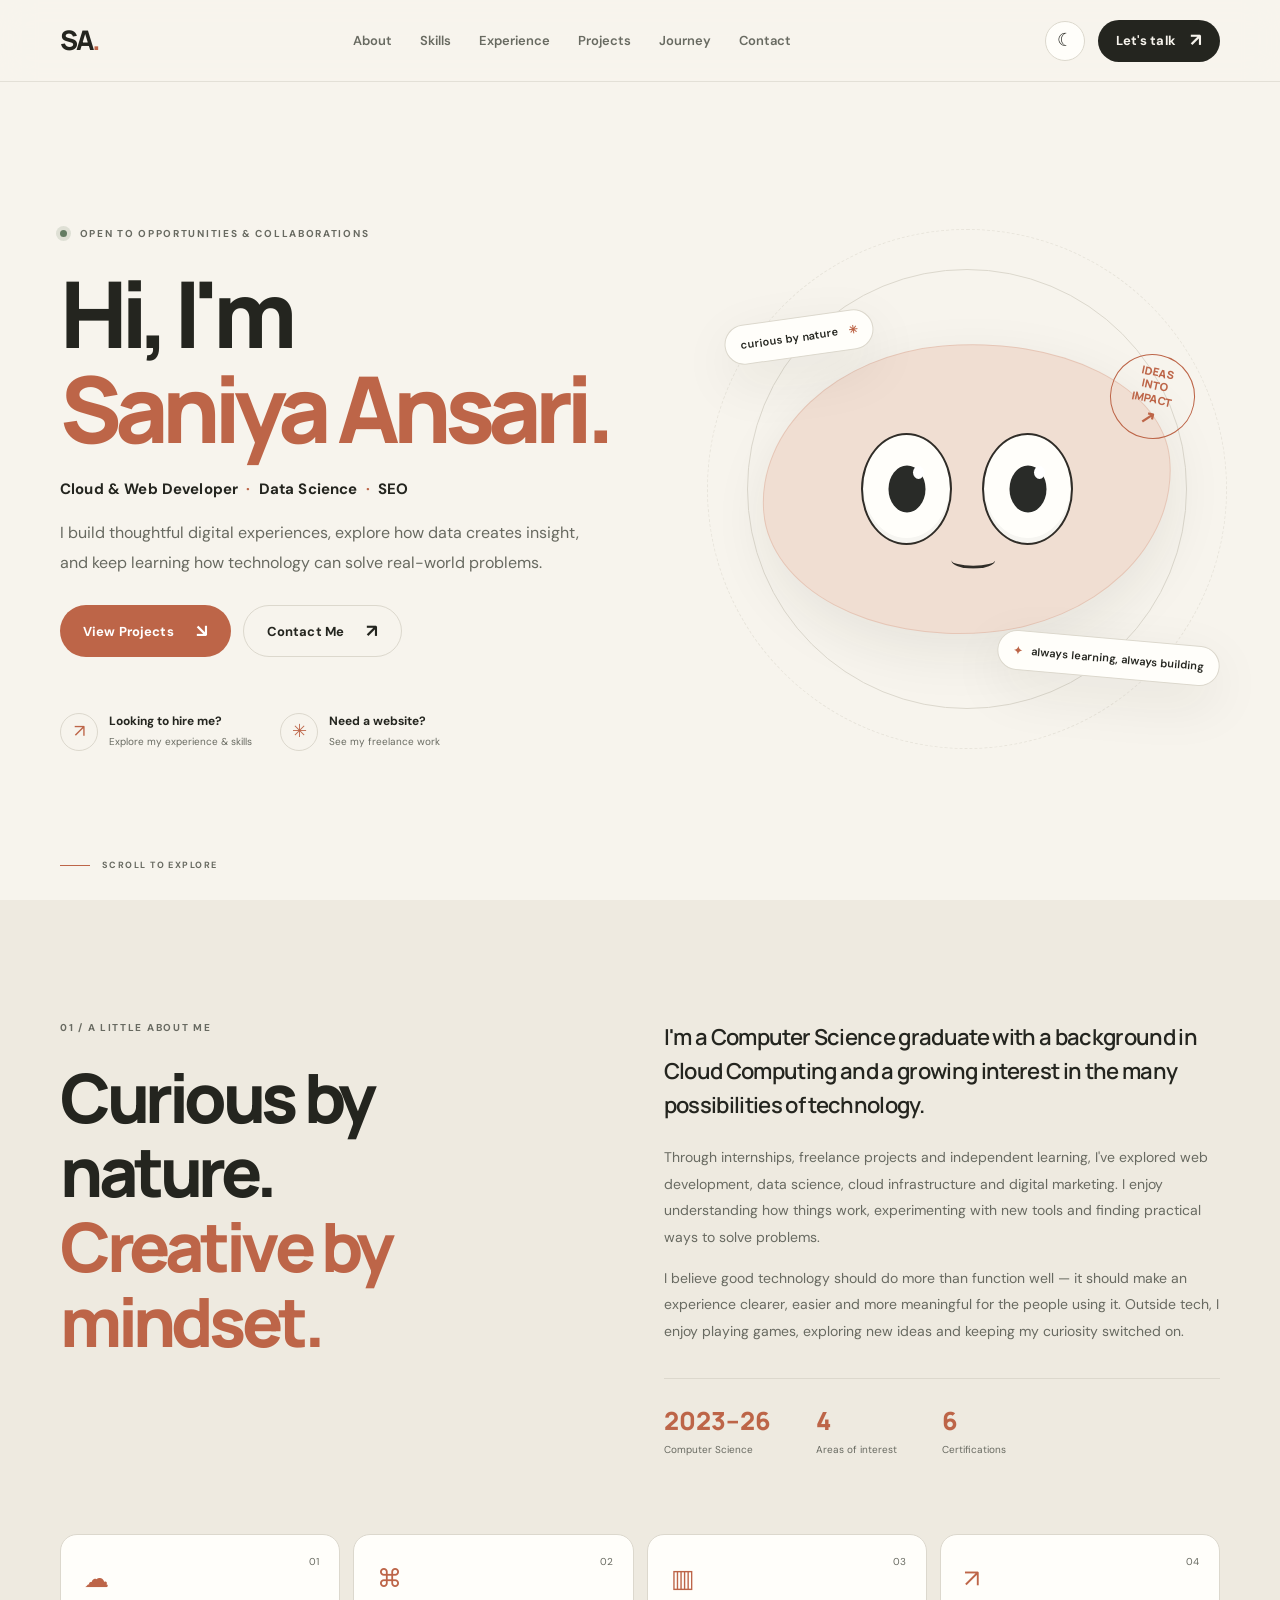
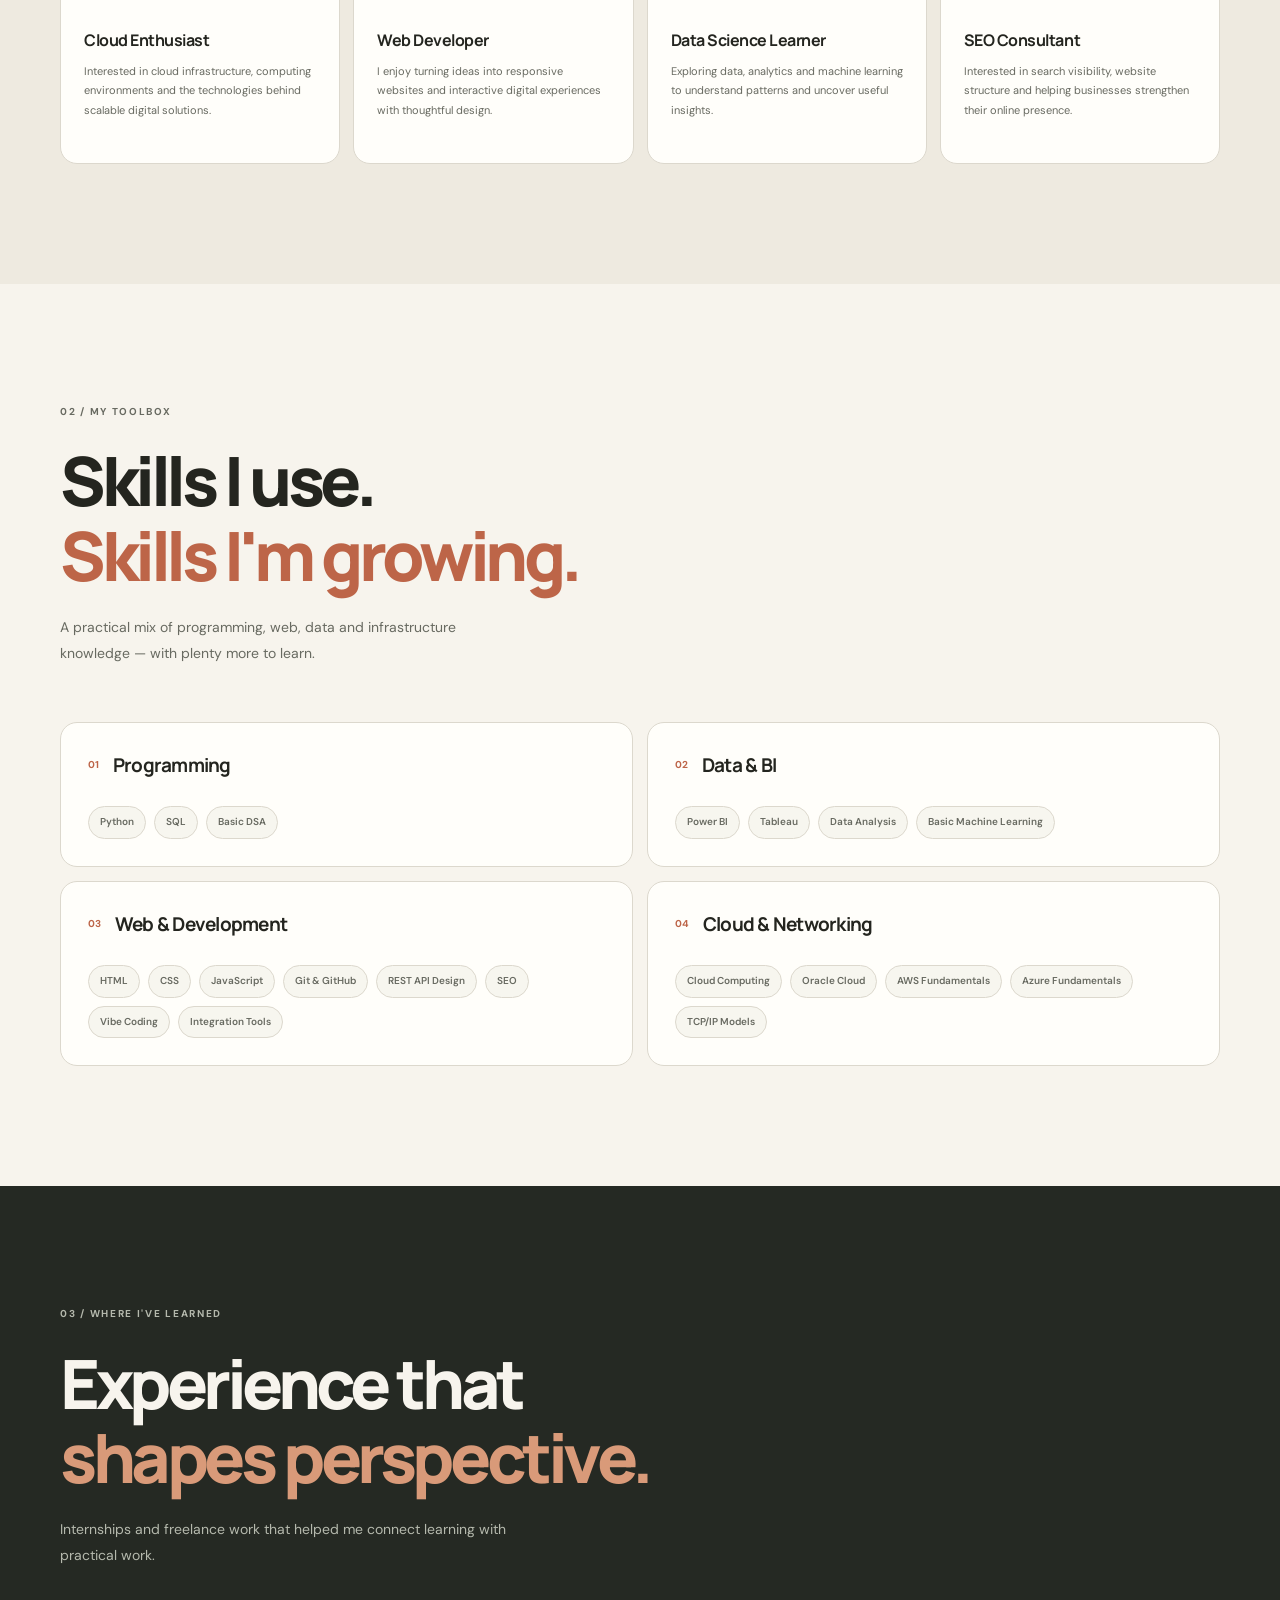
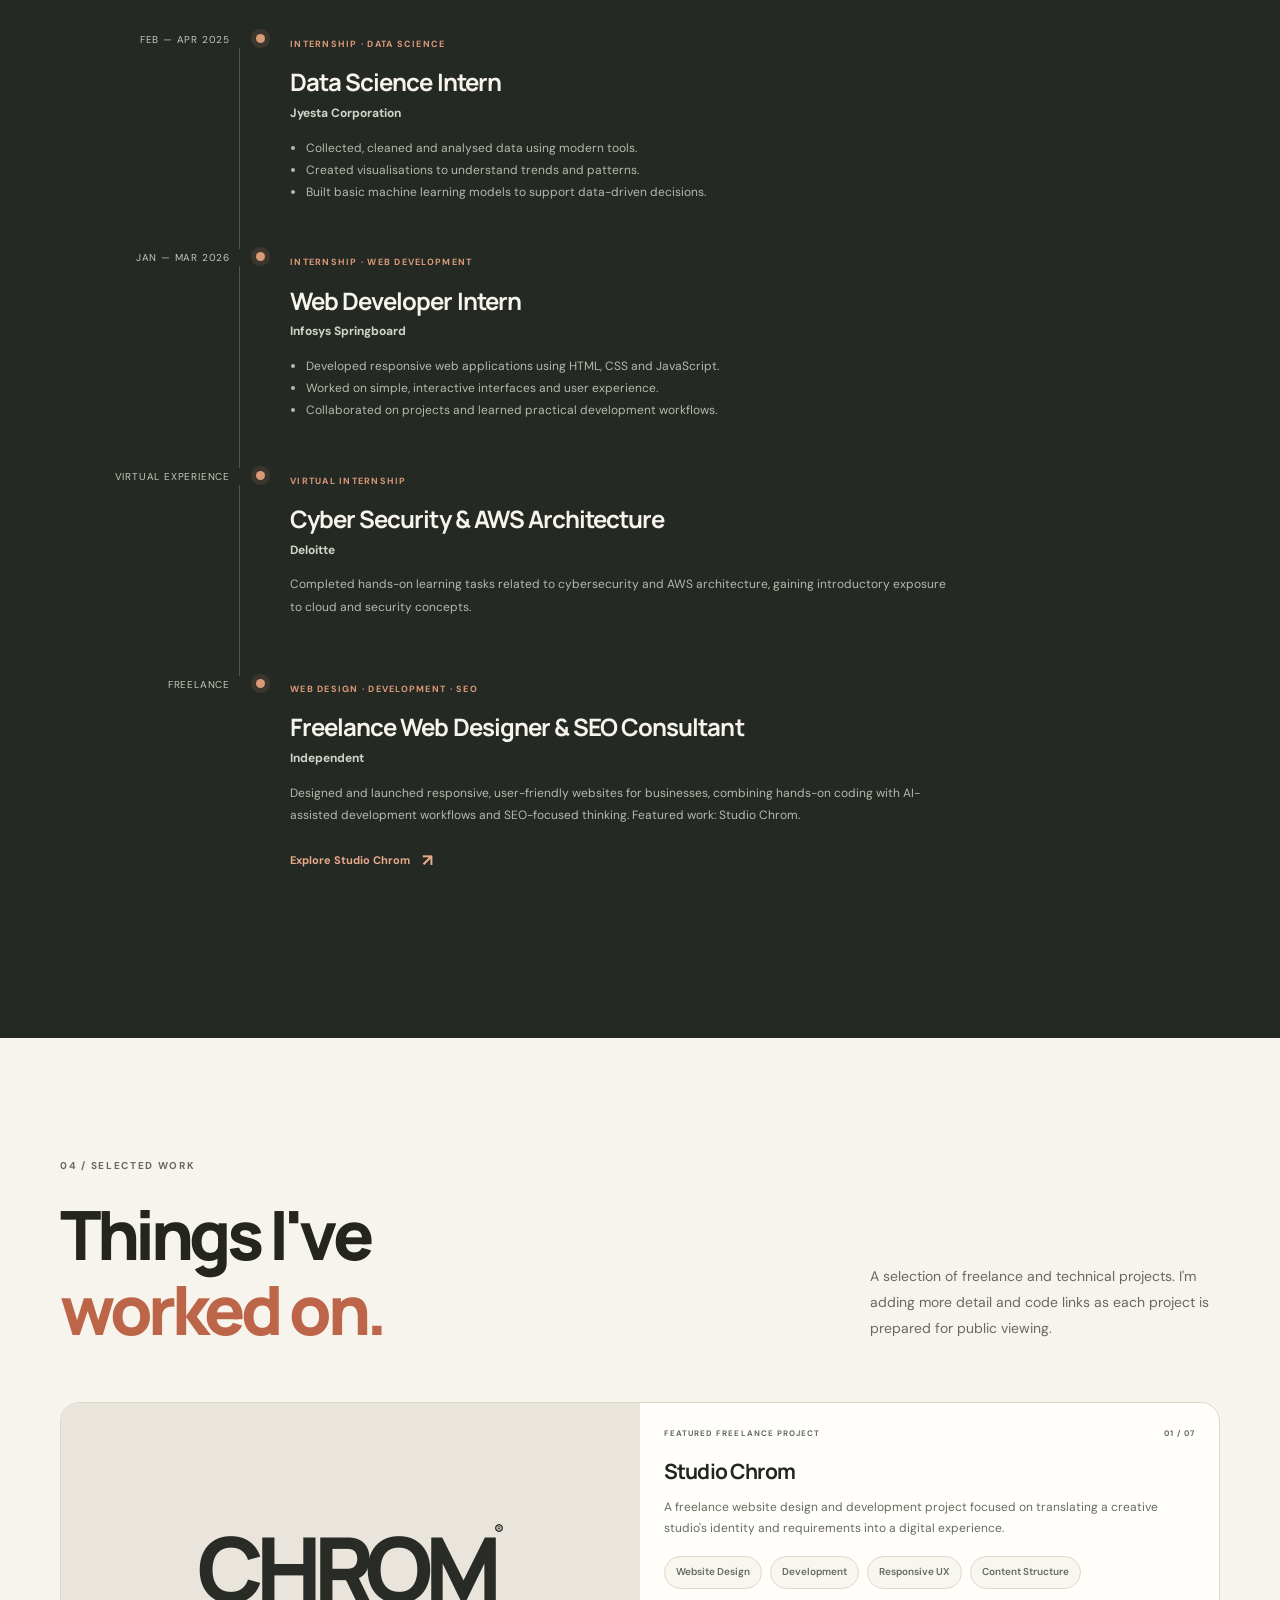
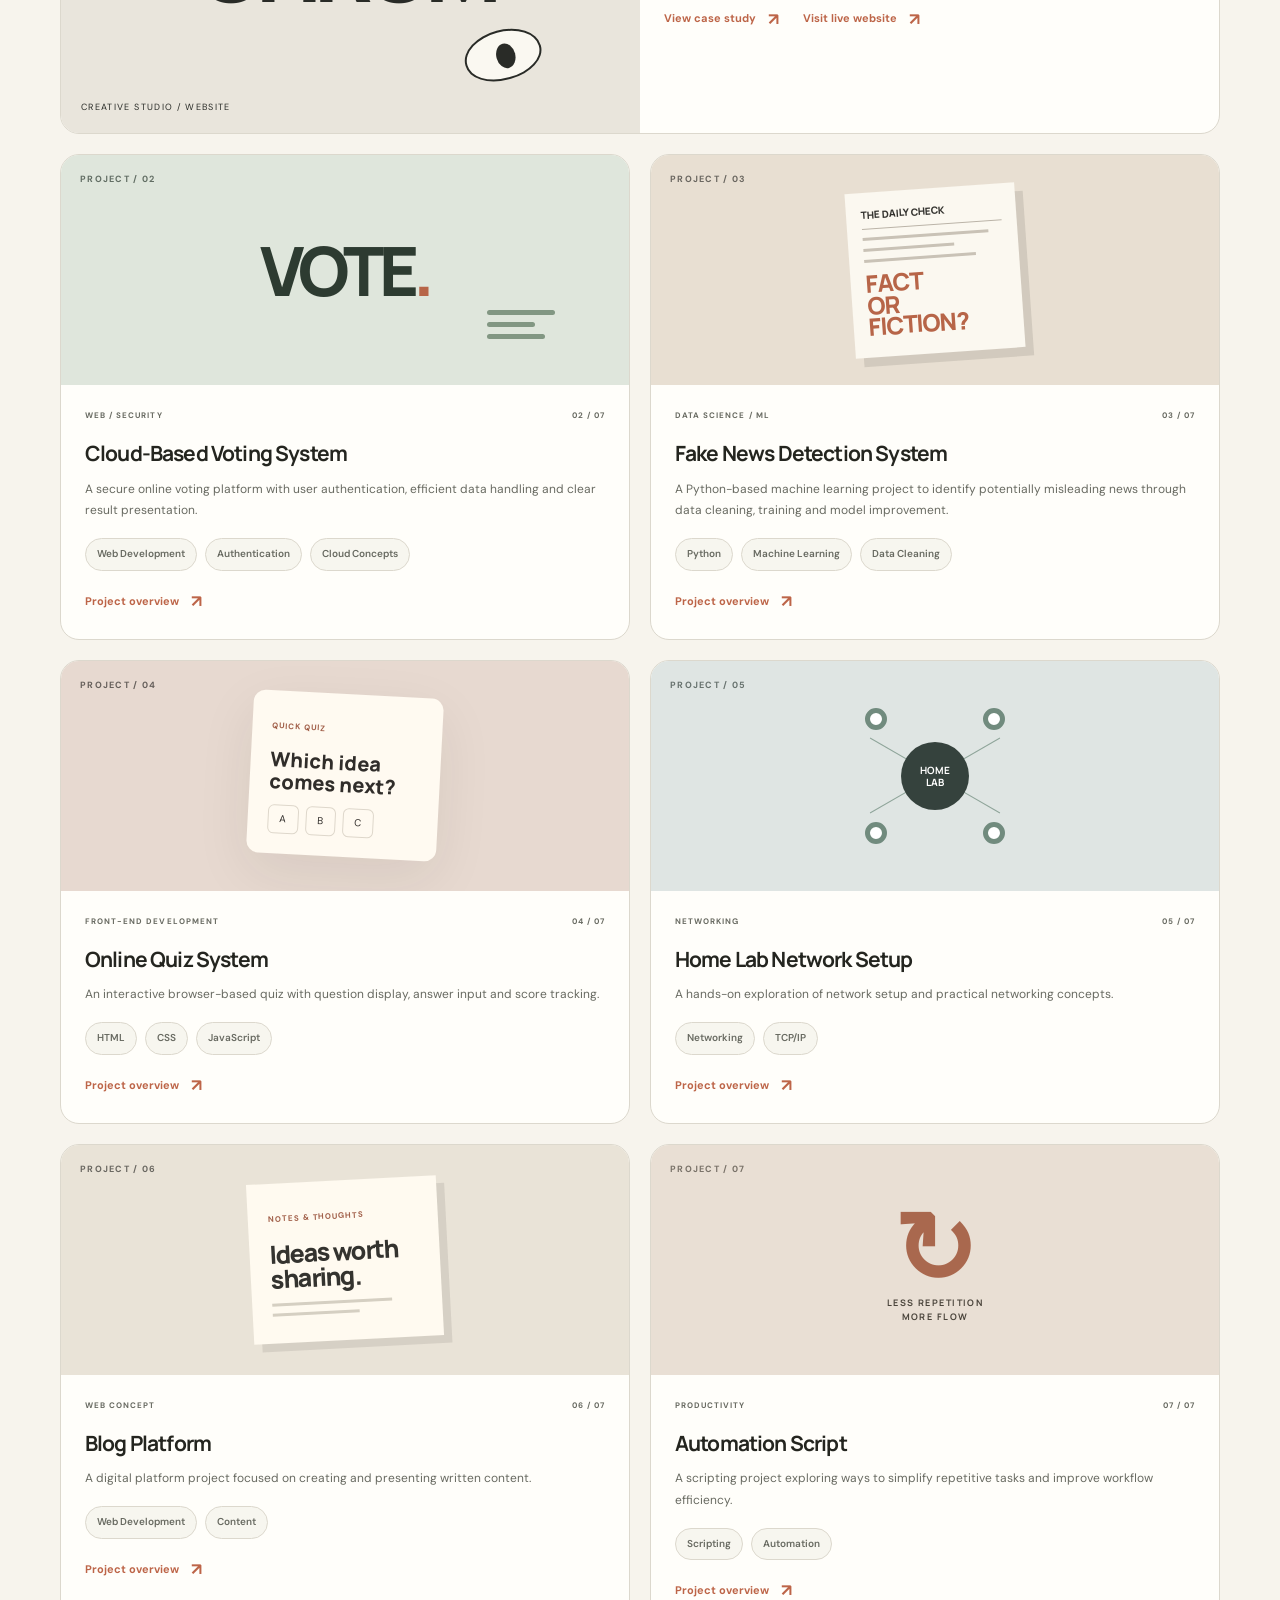
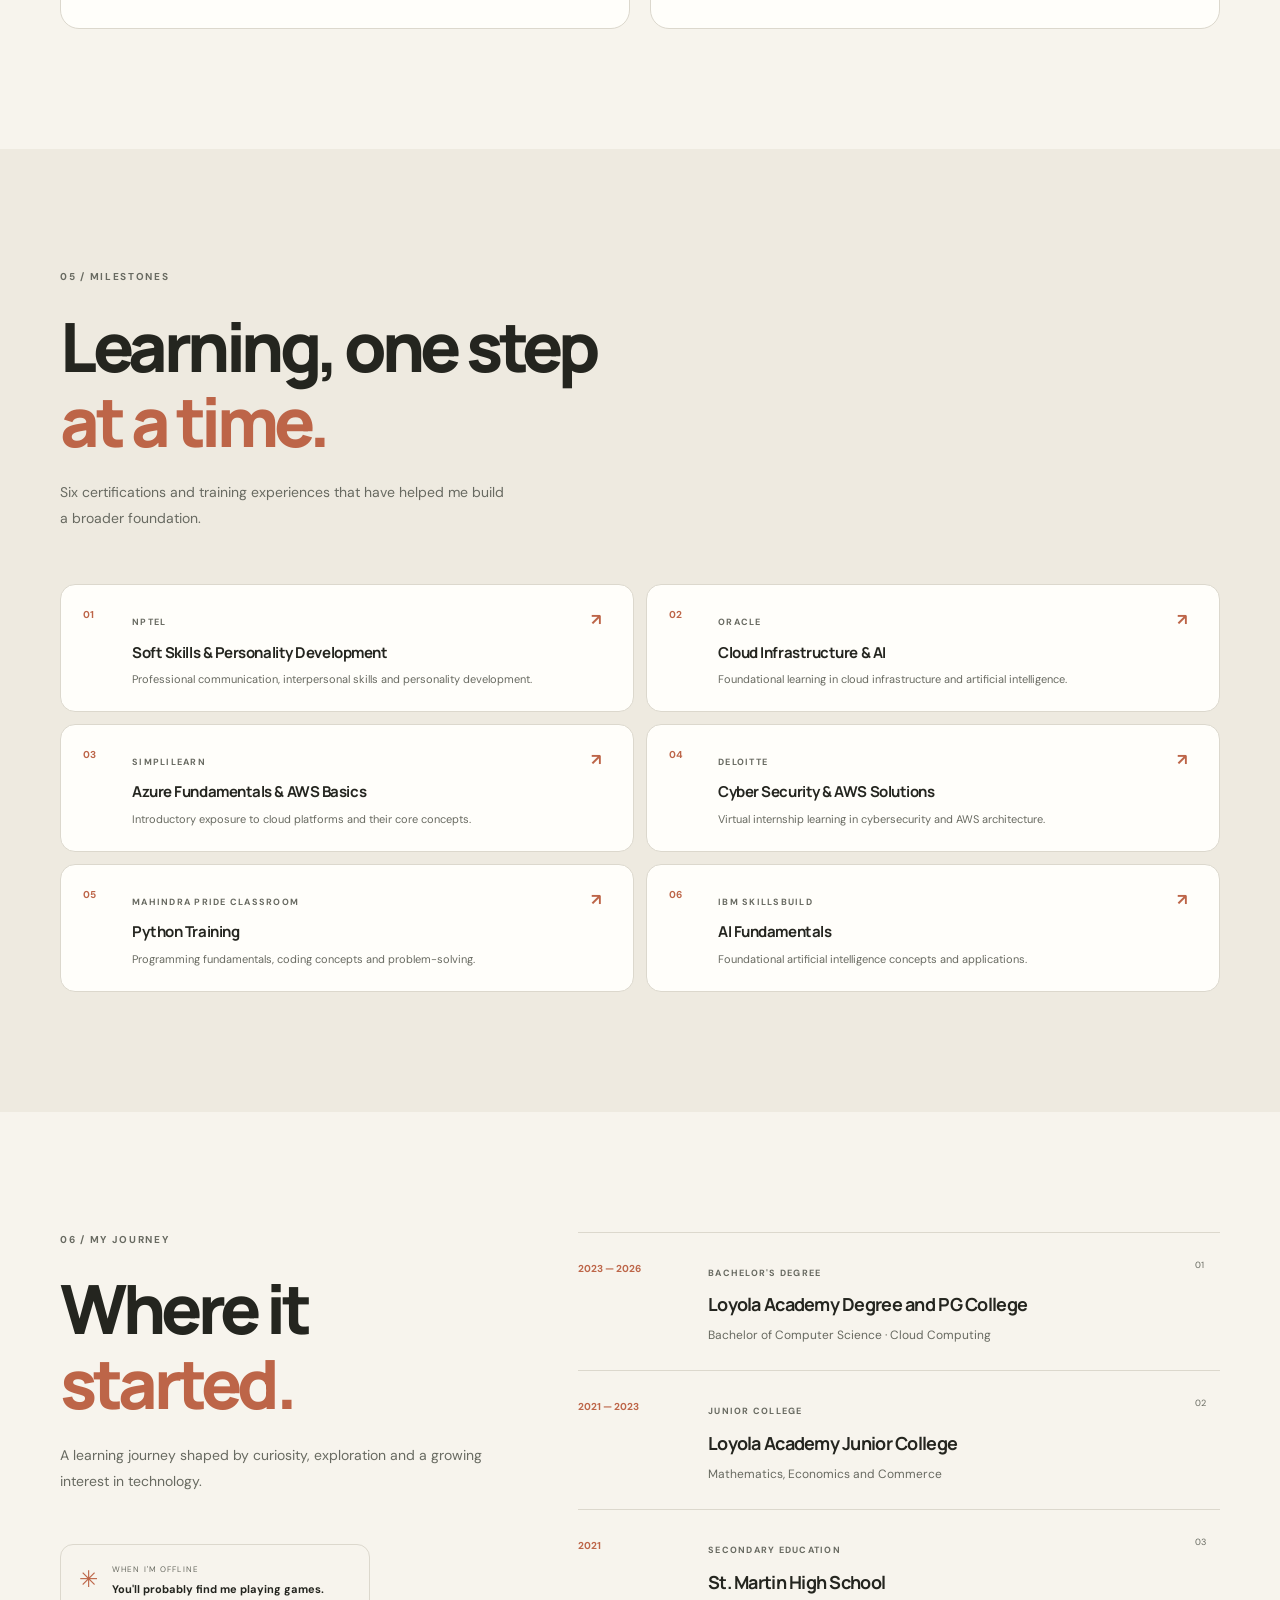
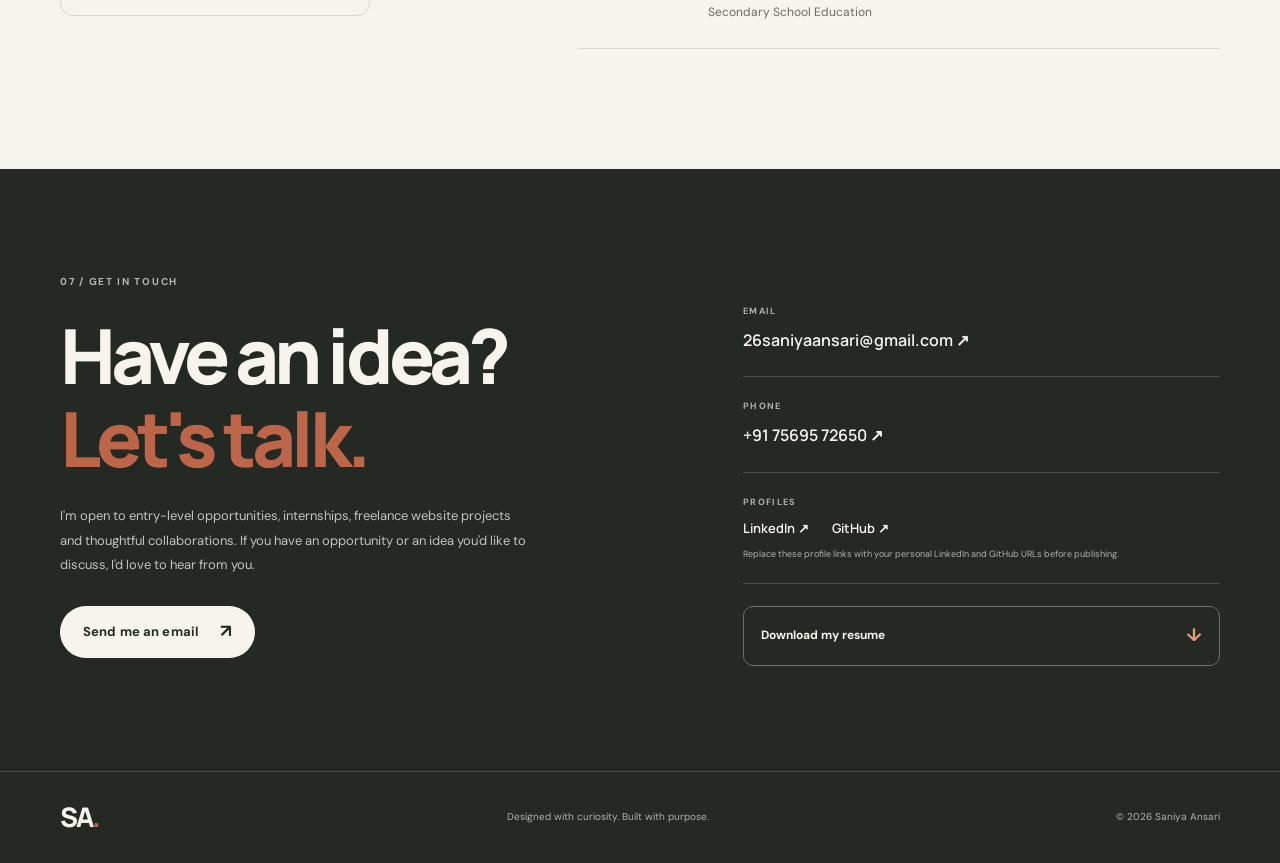
==== saniya/index.html @ 36affa97 "Add files via upload" ====
<!doctype html>
<html lang="en">
<head>
  <meta charset="UTF-8" />
  <meta name="viewport" content="width=device-width, initial-scale=1.0" />
  <meta name="theme-color" content="#f7f4ed" />
  <meta name="description" content="Saniya Ansari — Cloud & Web Developer, Data Science learner and SEO consultant. Explore projects, experience and freelance work." />
  <title>Saniya Ansari — Cloud & Web Developer</title>
  <link rel="preconnect" href="https://fonts.googleapis.com">
  <link rel="preconnect" href="https://fonts.gstatic.com" crossorigin>
  <link href="https://fonts.googleapis.com/css2?family=DM+Sans:wght@400;500;600;700&family=Manrope:wght@400;500;600;700;800&display=swap" rel="stylesheet">
  <link rel="stylesheet" href="styles.css" />
  <script defer src="script.js"></script>
</head>
<body>
  <div class="progress" aria-hidden="true"><span id="progressBar"></span></div>
  <header class="site-header">
    <a class="brand" href="#home" aria-label="Saniya Ansari home">SA<span>.</span></a>
    <nav class="desktop-nav" aria-label="Main navigation">
      <a href="#about">About</a><a href="#skills">Skills</a><a href="#experience">Experience</a><a href="#projects">Projects</a><a href="#education">Journey</a><a href="#contact">Contact</a>
    </nav>
    <div class="header-actions">
      <button class="theme-toggle" id="themeToggle" aria-label="Switch color theme" title="Toggle light and dark mode"><span class="theme-icon">☾</span></button>
      <a class="button button-small button-dark" href="#contact">Let's talk <span>↗</span></a>
      <button class="menu-toggle" id="menuToggle" aria-label="Open navigation" aria-expanded="false"><i></i><i></i></button>
    </div>
  </header>
  <nav class="mobile-nav" id="mobileNav" aria-label="Mobile navigation">
    <a href="#about">About</a><a href="#skills">Skills</a><a href="#experience">Experience</a><a href="#projects">Projects</a><a href="#education">Journey</a><a href="#contact">Contact</a>
  </nav>

  <main>
    <section class="hero section-wrap" id="home">
      <div class="hero-copy reveal">
        <p class="eyebrow"><span class="status-dot"></span> OPEN TO OPPORTUNITIES & COLLABORATIONS</p>
        <h1>Hi, I'm<br><span class="name-highlight">Saniya Ansari.</span></h1>
        <p class="hero-role">Cloud &amp; Web Developer <b>·</b> Data Science <b>·</b> SEO</p>
        <p class="hero-intro">I build thoughtful digital experiences, explore how data creates insight, and keep learning how technology can solve real-world problems.</p>
        <div class="hero-buttons">
          <a class="button button-accent" href="#projects">View Projects <span>↘</span></a>
          <a class="button button-outline" href="#contact">Contact Me <span>↗</span></a>
        </div>
        <div class="hero-audience">
          <a href="#experience"><span class="audience-icon">↗</span><span><strong>Looking to hire me?</strong><small>Explore my experience &amp; skills</small></span></a>
          <a href="#studio-chrom"><span class="audience-icon">✳</span><span><strong>Need a website?</strong><small>See my freelance work</small></span></a>
        </div>
      </div>
      <div class="hero-art reveal" aria-label="Illustration of friendly eyes that follow the cursor">
        <div class="art-orbit orbit-one"></div><div class="art-orbit orbit-two"></div>
        <div class="art-note note-top">curious by nature <span>✳</span></div>
        <div class="eyes-card" id="eyesCard">
          <div class="eyes-face">
            <div class="eye"><span class="pupil"></span><span class="eye-shine"></span></div>
            <div class="eye"><span class="pupil"></span><span class="eye-shine"></span></div>
          </div>
          <div class="face-smile"></div>
        </div>
        <div class="art-note note-bottom"><span class="note-star">✦</span> always learning, always building</div>
        <div class="art-stamp">IDEAS<br>INTO<br>IMPACT<span>↗</span></div>
      </div>
      <a class="scroll-cue" href="#about"><span></span> SCROLL TO EXPLORE</a>
    </section>

    <section class="section section-muted" id="about">
      <div class="section-wrap about-grid">
        <div class="section-heading reveal"><p class="eyebrow">01 / A LITTLE ABOUT ME</p><h2>Curious by nature.<br><em>Creative by mindset.</em></h2></div>
        <div class="about-content reveal"><p class="large-copy">I'm a Computer Science graduate with a background in Cloud Computing and a growing interest in the many possibilities of technology.</p><p>Through internships, freelance projects and independent learning, I've explored web development, data science, cloud infrastructure and digital marketing. I enjoy understanding how things work, experimenting with new tools and finding practical ways to solve problems.</p><p>I believe good technology should do more than function well — it should make an experience clearer, easier and more meaningful for the people using it. Outside tech, I enjoy playing games, exploring new ideas and keeping my curiosity switched on.</p>
          <div class="about-facts"><div><strong>2023–26</strong><span>Computer Science</span></div><div><strong>4</strong><span>Areas of interest</span></div><div><strong>6</strong><span>Certifications</span></div></div>
        </div>
      </div>
      <div class="section-wrap role-grid">
        <article class="role-card reveal"><span class="role-number">01</span><span class="role-symbol">☁</span><h3>Cloud Enthusiast</h3><p>Interested in cloud infrastructure, computing environments and the technologies behind scalable digital solutions.</p></article>
        <article class="role-card reveal"><span class="role-number">02</span><span class="role-symbol">⌘</span><h3>Web Developer</h3><p>I enjoy turning ideas into responsive websites and interactive digital experiences with thoughtful design.</p></article>
        <article class="role-card reveal"><span class="role-number">03</span><span class="role-symbol">▥</span><h3>Data Science Learner</h3><p>Exploring data, analytics and machine learning to understand patterns and uncover useful insights.</p></article>
        <article class="role-card reveal"><span class="role-number">04</span><span class="role-symbol">↗</span><h3>SEO Consultant</h3><p>Interested in search visibility, website structure and helping businesses strengthen their online presence.</p></article>
      </div>
    </section>

    <section class="section" id="skills">
      <div class="section-wrap"><div class="section-heading reveal"><p class="eyebrow">02 / MY TOOLBOX</p><h2>Skills I use.<br><em>Skills I'm growing.</em></h2><p class="section-lead">A practical mix of programming, web, data and infrastructure knowledge — with plenty more to learn.</p></div>
        <div class="skill-groups">
          <article class="skill-group reveal"><div class="skill-group-head"><span>01</span><h3>Programming</h3></div><div class="chips"><span>Python</span><span>SQL</span><span>Basic DSA</span></div></article>
          <article class="skill-group reveal"><div class="skill-group-head"><span>02</span><h3>Data &amp; BI</h3></div><div class="chips"><span>Power BI</span><span>Tableau</span><span>Data Analysis</span><span>Basic Machine Learning</span></div></article>
          <article class="skill-group reveal"><div class="skill-group-head"><span>03</span><h3>Web &amp; Development</h3></div><div class="chips"><span>HTML</span><span>CSS</span><span>JavaScript</span><span>Git &amp; GitHub</span><span>REST API Design</span><span>SEO</span><span>Vibe Coding</span><span>Integration Tools</span></div></article>
          <article class="skill-group reveal"><div class="skill-group-head"><span>04</span><h3>Cloud &amp; Networking</h3></div><div class="chips"><span>Cloud Computing</span><span>Oracle Cloud</span><span>AWS Fundamentals</span><span>Azure Fundamentals</span><span>TCP/IP Models</span></div></article>
        </div>
      </div>
    </section>

    <section class="section section-dark" id="experience">
      <div class="section-wrap"><div class="section-heading reveal"><p class="eyebrow">03 / WHERE I'VE LEARNED</p><h2>Experience that<br><em>shapes perspective.</em></h2><p class="section-lead">Internships and freelance work that helped me connect learning with practical work.</p></div>
        <div class="timeline">
          <article class="timeline-item reveal"><div class="timeline-date">FEB — APR 2025</div><div class="timeline-marker"></div><div class="timeline-body"><span class="timeline-type">INTERNSHIP · DATA SCIENCE</span><h3>Data Science Intern</h3><h4>Jyesta Corporation</h4><ul><li>Collected, cleaned and analysed data using modern tools.</li><li>Created visualisations to understand trends and patterns.</li><li>Built basic machine learning models to support data-driven decisions.</li></ul></div></article>
          <article class="timeline-item reveal"><div class="timeline-date">JAN — MAR 2026</div><div class="timeline-marker"></div><div class="timeline-body"><span class="timeline-type">INTERNSHIP · WEB DEVELOPMENT</span><h3>Web Developer Intern</h3><h4>Infosys Springboard</h4><ul><li>Developed responsive web applications using HTML, CSS and JavaScript.</li><li>Worked on simple, interactive interfaces and user experience.</li><li>Collaborated on projects and learned practical development workflows.</li></ul></div></article>
          <article class="timeline-item reveal"><div class="timeline-date">VIRTUAL EXPERIENCE</div><div class="timeline-marker"></div><div class="timeline-body"><span class="timeline-type">VIRTUAL INTERNSHIP</span><h3>Cyber Security &amp; AWS Architecture</h3><h4>Deloitte</h4><p>Completed hands-on learning tasks related to cybersecurity and AWS architecture, gaining introductory exposure to cloud and security concepts.</p></div></article>
          <article class="timeline-item reveal"><div class="timeline-date">FREELANCE</div><div class="timeline-marker"></div><div class="timeline-body"><span class="timeline-type">WEB DESIGN · DEVELOPMENT · SEO</span><h3>Freelance Web Designer &amp; SEO Consultant</h3><h4>Independent</h4><p>Designed and launched responsive, user-friendly websites for businesses, combining hands-on coding with AI-assisted development workflows and SEO-focused thinking. Featured work: Studio Chrom.</p><a class="text-link" href="#studio-chrom">Explore Studio Chrom <span>↗</span></a></div></article>
        </div>
      </div>
    </section>

    <section class="section" id="projects">
      <div class="section-wrap"><div class="section-heading section-heading-row reveal"><div><p class="eyebrow">04 / SELECTED WORK</p><h2>Things I've<br><em>worked on.</em></h2></div><p class="section-lead">A selection of freelance and technical projects. I'm adding more detail and code links as each project is prepared for public viewing.</p></div>
        <div class="project-grid">
          <article class="project-card project-feature reveal" id="studio-chrom"><div class="project-visual chrom-visual"><div class="chrom-word">CHROM<span>®</span></div><div class="chrom-eye"><i></i></div><span class="visual-caption">CREATIVE STUDIO / WEBSITE</span></div><div class="project-info"><div class="project-meta"><span>FEATURED FREELANCE PROJECT</span><span>01 / 07</span></div><h3>Studio Chrom</h3><p>A freelance website design and development project focused on translating a creative studio's identity and requirements into a digital experience.</p><div class="chips"><span>Website Design</span><span>Development</span><span>Responsive UX</span><span>Content Structure</span></div><div class="project-links"><button class="text-link case-study-trigger" data-case="chrom">View case study <span>↗</span></button><a class="text-link" href="https://www.studiochrom.in/" target="_blank" rel="noopener">Visit live website <span>↗</span></a></div></div></article>
          <article class="project-card reveal"><div class="project-visual voting-visual"><span class="visual-index">PROJECT / 02</span><div class="vote-mark">VOTE<span>.</span></div><div class="vote-lines"><i></i><i></i><i></i></div></div><div class="project-info"><div class="project-meta"><span>WEB / SECURITY</span><span>02 / 07</span></div><h3>Cloud-Based Voting System</h3><p>A secure online voting platform with user authentication, efficient data handling and clear result presentation.</p><div class="chips"><span>Web Development</span><span>Authentication</span><span>Cloud Concepts</span></div><button class="text-link case-study-trigger" data-case="voting">Project overview <span>↗</span></button></div></article>
          <article class="project-card reveal"><div class="project-visual news-visual"><span class="visual-index">PROJECT / 03</span><div class="news-paper"><b>THE DAILY CHECK</b><i></i><i></i><i></i><strong>FACT<br>OR<br>FICTION?</strong></div></div><div class="project-info"><div class="project-meta"><span>DATA SCIENCE / ML</span><span>03 / 07</span></div><h3>Fake News Detection System</h3><p>A Python-based machine learning project to identify potentially misleading news through data cleaning, training and model improvement.</p><div class="chips"><span>Python</span><span>Machine Learning</span><span>Data Cleaning</span></div><button class="text-link case-study-trigger" data-case="news">Project overview <span>↗</span></button></div></article>
          <article class="project-card reveal"><div class="project-visual quiz-visual"><span class="visual-index">PROJECT / 04</span><div class="quiz-window"><small>QUICK QUIZ</small><b>Which idea<br>comes next?</b><div class="quiz-options"><i>A</i><i>B</i><i>C</i></div></div></div><div class="project-info"><div class="project-meta"><span>FRONT-END DEVELOPMENT</span><span>04 / 07</span></div><h3>Online Quiz System</h3><p>An interactive browser-based quiz with question display, answer input and score tracking.</p><div class="chips"><span>HTML</span><span>CSS</span><span>JavaScript</span></div><button class="text-link case-study-trigger" data-case="quiz">Project overview <span>↗</span></button></div></article>
          <article class="project-card reveal"><div class="project-visual network-visual"><span class="visual-index">PROJECT / 05</span><div class="network-nodes"><i></i><i></i><i></i><i></i><b>HOME<br>LAB</b></div></div><div class="project-info"><div class="project-meta"><span>NETWORKING</span><span>05 / 07</span></div><h3>Home Lab Network Setup</h3><p>A hands-on exploration of network setup and practical networking concepts.</p><div class="chips"><span>Networking</span><span>TCP/IP</span></div><button class="text-link case-study-trigger" data-case="lab">Project overview <span>↗</span></button></div></article>
          <article class="project-card reveal"><div class="project-visual blog-visual"><span class="visual-index">PROJECT / 06</span><div class="blog-sheet"><span>NOTES &amp; THOUGHTS</span><b>Ideas worth<br>sharing.</b><i></i><i></i></div></div><div class="project-info"><div class="project-meta"><span>WEB CONCEPT</span><span>06 / 07</span></div><h3>Blog Platform</h3><p>A digital platform project focused on creating and presenting written content.</p><div class="chips"><span>Web Development</span><span>Content</span></div><button class="text-link case-study-trigger" data-case="blog">Project overview <span>↗</span></button></div></article>
          <article class="project-card reveal"><div class="project-visual automation-visual"><span class="visual-index">PROJECT / 07</span><div class="automation-loop">↻<small>LESS REPETITION<br>MORE FLOW</small></div></div><div class="project-info"><div class="project-meta"><span>PRODUCTIVITY</span><span>07 / 07</span></div><h3>Automation Script</h3><p>A scripting project exploring ways to simplify repetitive tasks and improve workflow efficiency.</p><div class="chips"><span>Scripting</span><span>Automation</span></div><button class="text-link case-study-trigger" data-case="automation">Project overview <span>↗</span></button></div></article>
        </div>
      </div>
    </section>

    <section class="section section-muted" id="certifications">
      <div class="section-wrap"><div class="section-heading reveal"><p class="eyebrow">05 / MILESTONES</p><h2>Learning, one step<br><em>at a time.</em></h2><p class="section-lead">Six certifications and training experiences that have helped me build a broader foundation.</p></div>
        <div class="cert-grid">
          <article class="cert-card reveal"><span>01</span><div><small>NPTEL</small><h3>Soft Skills &amp; Personality Development</h3><p>Professional communication, interpersonal skills and personality development.</p></div><b>↗</b></article>
          <article class="cert-card reveal"><span>02</span><div><small>ORACLE</small><h3>Cloud Infrastructure &amp; AI</h3><p>Foundational learning in cloud infrastructure and artificial intelligence.</p></div><b>↗</b></article>
          <article class="cert-card reveal"><span>03</span><div><small>SIMPLILEARN</small><h3>Azure Fundamentals &amp; AWS Basics</h3><p>Introductory exposure to cloud platforms and their core concepts.</p></div><b>↗</b></article>
          <article class="cert-card reveal"><span>04</span><div><small>DELOITTE</small><h3>Cyber Security &amp; AWS Solutions</h3><p>Virtual internship learning in cybersecurity and AWS architecture.</p></div><b>↗</b></article>
          <article class="cert-card reveal"><span>05</span><div><small>MAHINDRA PRIDE CLASSROOM</small><h3>Python Training</h3><p>Programming fundamentals, coding concepts and problem-solving.</p></div><b>↗</b></article>
          <article class="cert-card reveal"><span>06</span><div><small>IBM SKILLSBUILD</small><h3>AI Fundamentals</h3><p>Foundational artificial intelligence concepts and applications.</p></div><b>↗</b></article>
        </div>
      </div>
    </section>

    <section class="section" id="education">
      <div class="section-wrap education-grid"><div class="section-heading reveal"><p class="eyebrow">06 / MY JOURNEY</p><h2>Where it<br><em>started.</em></h2><p class="section-lead">A learning journey shaped by curiosity, exploration and a growing interest in technology.</p><div class="hobby-note"><span>✳</span><div><small>WHEN I'M OFFLINE</small><strong>You'll probably find me playing games.</strong></div></div></div>
        <div class="education-list">
          <article class="education-item reveal"><span class="edu-year">2023 — 2026</span><div><small>BACHELOR'S DEGREE</small><h3>Loyola Academy Degree and PG College</h3><p>Bachelor of Computer Science · Cloud Computing</p></div><span class="edu-mark">01</span></article>
          <article class="education-item reveal"><span class="edu-year">2021 — 2023</span><div><small>JUNIOR COLLEGE</small><h3>Loyola Academy Junior College</h3><p>Mathematics, Economics and Commerce</p></div><span class="edu-mark">02</span></article>
          <article class="education-item reveal"><span class="edu-year">2021</span><div><small>SECONDARY EDUCATION</small><h3>St. Martin High School</h3><p>Secondary School Education</p></div><span class="edu-mark">03</span></article>
        </div>
      </div>
    </section>

    <section class="contact-section" id="contact"><div class="section-wrap contact-inner"><div class="contact-copy reveal"><p class="eyebrow">07 / GET IN TOUCH</p><h2>Have an idea?<br><em>Let's talk.</em></h2><p>I'm open to entry-level opportunities, internships, freelance website projects and thoughtful collaborations. If you have an opportunity or an idea you'd like to discuss, I'd love to hear from you.</p><a class="button button-light" href="mailto:26saniyaansari@gmail.com?subject=Let's%20connect">Send me an email <span>↗</span></a></div>
      <div class="contact-details reveal"><div class="contact-block"><small>EMAIL</small><a href="mailto:26saniyaansari@gmail.com">26saniyaansari@gmail.com ↗</a></div><div class="contact-block"><small>PHONE</small><a href="tel:+917569572650">+91 75695 72650 ↗</a></div><div class="contact-block"><small>PROFILES</small><div class="profile-links"><a href="https://www.linkedin.com/" target="_blank" rel="noopener">LinkedIn ↗</a><a href="https://github.com/" target="_blank" rel="noopener">GitHub ↗</a></div><p class="profile-note">Replace these profile links with your personal LinkedIn and GitHub URLs before publishing.</p></div><a class="resume-link" href="assets/Saniya-Ansari-Resume.pdf" download>Download my resume <span>↓</span></a></div>
    </div></section>
  </main>
  <footer class="footer"><div class="section-wrap"><a class="brand" href="#home">SA<span>.</span></a><p>Designed with curiosity. Built with purpose.</p><span>© <span id="year"></span> Saniya Ansari</span></div></footer>

  <dialog class="case-dialog" id="caseDialog"><button class="dialog-close" id="dialogClose" aria-label="Close project details">×</button><p class="eyebrow" id="dialogEyebrow">PROJECT DETAILS</p><h2 id="dialogTitle">Project</h2><p id="dialogText"></p><div class="dialog-foot"><span id="dialogTools"></span><a id="dialogLink" href="#" target="_blank" rel="noopener" hidden>Visit live website ↗</a></div></dialog>
</body>
</html>
---- saniya/styles.css ----
:root{--bg:#f7f4ed;--surface:#fffefa;--surface-2:#eeeae0;--ink:#24251f;--muted:#686a61;--line:#dcd8cd;--accent:#bd6548;--accent-soft:#f0ded2;--green:#647c62;--dark:#252923;--dark-2:#30362f;--dark-text:#f7f4ed;--shadow:0 18px 55px rgba(40,38,30,.08);--radius:22px;color-scheme:light}*{box-sizing:border-box}html{scroll-behavior:smooth;scroll-padding-top:90px}body{margin:0;background:var(--bg);color:var(--ink);font-family:'DM Sans',sans-serif;font-size:16px;line-height:1.65;-webkit-font-smoothing:antialiased;transition:background .3s,color .3s}body.dark{--bg:#20231f;--surface:#292d27;--surface-2:#30352e;--ink:#f4f0e7;--muted:#b7b9ae;--line:#44483f;--accent:#e39a79;--accent-soft:#49372f;--green:#9db294;--shadow:0 18px 55px rgba(0,0,0,.2);color-scheme:dark}a{color:inherit;text-decoration:none}button{font:inherit;color:inherit}.progress{position:fixed;inset:0 0 auto;height:3px;z-index:200}.progress span{display:block;width:0;height:100%;background:var(--accent)}.section-wrap{width:min(1160px,calc(100% - 64px));margin-inline:auto}.site-header{height:82px;position:sticky;top:0;z-index:100;display:flex;align-items:center;justify-content:space-between;padding:0 max(32px,calc((100vw - 1160px)/2));background:color-mix(in srgb,var(--bg) 88%,transparent);backdrop-filter:blur(16px);border-bottom:1px solid color-mix(in srgb,var(--line) 70%,transparent)}.brand{font-family:Manrope,sans-serif;font-size:27px;font-weight:800;letter-spacing:-2px}.brand span,.name-highlight,.section-heading em,.contact-copy h2 em{color:var(--accent);font-style:normal}.desktop-nav{display:flex;gap:28px;color:var(--muted);font-size:13px;font-weight:600}.desktop-nav a,.mobile-nav a{transition:color .2s}.desktop-nav a:hover,.mobile-nav a:hover{color:var(--accent)}.header-actions{display:flex;align-items:center;gap:13px}.theme-toggle,.menu-toggle{width:40px;height:40px;border:1px solid var(--line);border-radius:50%;background:var(--surface);cursor:pointer}.theme-icon{font-size:18px}.button{min-height:52px;display:inline-flex;align-items:center;justify-content:center;gap:22px;padding:0 23px;border-radius:999px;font-size:13px;font-weight:700;letter-spacing:.01em;transition:transform .25s,background .25s,color .25s,border-color .25s}.button:hover{transform:translateY(-3px)}.button span{font-size:18px}.button-small{min-height:42px;padding:0 18px;gap:14px}.button-dark{background:var(--ink);color:var(--bg)}.button-accent{background:var(--accent);color:#fff}.button-outline{border:1px solid var(--line);background:transparent}.button-outline:hover{border-color:var(--accent);color:var(--accent)}.menu-toggle,.mobile-nav{display:none}.hero{min-height:calc(100svh - 82px);padding-top:90px;padding-bottom:95px;display:grid;grid-template-columns:1.08fr .92fr;align-items:center;gap:60px;position:relative}.eyebrow{font-size:10px;letter-spacing:.17em;font-weight:700;color:var(--muted);margin:0 0 23px}.status-dot{display:inline-block;width:7px;height:7px;border-radius:50%;background:var(--green);margin-right:9px;box-shadow:0 0 0 4px color-mix(in srgb,var(--green) 17%,transparent)}h1,h2,h3,p{margin-top:0}h1,h2,h3{font-family:Manrope,sans-serif}h1{font-size:clamp(56px,7.2vw,94px);line-height:1.03;letter-spacing:-.075em;margin:0 0 21px;font-weight:800}.hero-role{font-size:15px;font-weight:700;letter-spacing:.01em;margin-bottom:17px}.hero-role b{color:var(--accent);padding:0 4px}.hero-intro{max-width:520px;color:var(--muted);font-size:16px;line-height:1.85}.hero-buttons{display:flex;gap:12px;margin-top:28px}.hero-audience{display:flex;gap:28px;margin-top:55px}.hero-audience>a{display:flex;gap:11px;align-items:center}.audience-icon{display:grid;place-items:center;width:38px;height:38px;border:1px solid var(--line);border-radius:50%;color:var(--accent);font-size:18px}.hero-audience strong,.hero-audience small{display:block}.hero-audience strong{font-size:12px}.hero-audience small{font-size:10px;color:var(--muted);margin-top:2px}.hero-art{min-height:480px;position:relative;display:grid;place-items:center}.eyes-card{position:relative;width:min(410px,90%);height:290px;background:var(--accent-soft);border:1px solid color-mix(in srgb,var(--accent) 20%,transparent);border-radius:47% 53% 48% 52% / 52% 46% 54% 48%;display:grid;place-items:center;transform:rotate(-5deg);box-shadow:var(--shadow);animation:float 6s ease-in-out infinite;z-index:2}.eyes-face{display:flex;gap:30px;align-items:center;transform:rotate(5deg)}.eye{width:91px;height:112px;background:#fffefa;border:2px solid #302d28;border-radius:50%;position:relative;overflow:hidden;box-shadow:inset 0 -5px 0 rgba(40,35,30,.04)}.pupil{position:absolute;left:50%;top:50%;width:37px;height:47px;background:#292b28;border-radius:50%;transform:translate(-50%,-50%);transition:transform .12s ease-out}.eye-shine{position:absolute;left:57%;top:29%;width:11px;height:13px;background:white;border-radius:50%;z-index:2}.eyes-face.blink .eye{animation:blink .18s ease-in-out}.face-smile{position:absolute;width:44px;height:17px;border-bottom:3px solid #302d28;border-radius:0 0 50% 50%;bottom:64px;left:50%;transform:translateX(-50%) rotate(5deg)}.art-orbit{position:absolute;border:1px solid var(--line);border-radius:50%;width:440px;height:440px}.orbit-two{width:520px;height:520px;border-style:dashed;opacity:.55}.art-note{position:absolute;z-index:3;background:var(--surface);border:1px solid var(--line);padding:10px 15px;border-radius:999px;font-size:11px;font-weight:600;box-shadow:var(--shadow)}.note-top{top:68px;left:2%;transform:rotate(-8deg)}.note-top span{color:var(--accent);margin-left:7px}.note-bottom{bottom:50px;right:0;transform:rotate(5deg)}.note-star{color:var(--accent);margin-right:6px}.art-stamp{position:absolute;right:5%;top:22%;width:85px;height:85px;border:1px solid var(--accent);border-radius:50%;display:grid;place-content:center;text-align:center;color:var(--accent);font:800 11px/1.25 Manrope;transform:rotate(12deg);z-index:4}.art-stamp span{font-size:18px}.scroll-cue{position:absolute;bottom:27px;left:0;display:flex;align-items:center;gap:12px;font-size:9px;letter-spacing:.16em;color:var(--muted);font-weight:700}.scroll-cue span{width:30px;height:1px;background:var(--accent)}@keyframes float{0%,100%{translate:0 0}50%{translate:0 -12px}}@keyframes blink{0%,100%{transform:scaleY(1)}45%{transform:scaleY(.08)}}.section{padding:120px 0}.section-muted{background:var(--surface-2)}.about-grid{display:grid;grid-template-columns:.95fr 1.05fr;gap:100px}.section-heading h2,.contact-copy h2{font-size:clamp(42px,5.4vw,68px);line-height:1.1;letter-spacing:-.065em;margin:0;font-weight:800}.section-heading h2 em{font-style:normal}.about-content{max-width:590px}.large-copy{font:600 22px/1.55 Manrope,sans-serif;letter-spacing:-.03em}.about-content>p:not(.large-copy){color:var(--muted);font-size:14px;line-height:1.9}.about-facts{display:flex;gap:45px;margin-top:34px;padding-top:24px;border-top:1px solid var(--line)}.about-facts strong,.about-facts span{display:block}.about-facts strong{font:800 25px Manrope;color:var(--accent)}.about-facts span{font-size:10px;color:var(--muted);margin-top:4px}.role-grid{display:grid;grid-template-columns:repeat(4,1fr);gap:13px;margin-top:75px}.role-card{background:var(--surface);border:1px solid var(--line);border-radius:17px;padding:23px;min-height:230px;position:relative;transition:transform .3s,box-shadow .3s}.role-card:hover,.project-card:hover{transform:translateY(-6px);box-shadow:var(--shadow)}.role-number{position:absolute;right:20px;top:19px;color:var(--muted);font-size:10px}.role-symbol{font-size:25px;color:var(--accent)}.role-card h3{font-size:16px;margin:28px 0 8px;letter-spacing:-.03em}.role-card p{font-size:11px;line-height:1.8;color:var(--muted);margin:0}.section-lead{max-width:450px;color:var(--muted);font-size:14px;line-height:1.85;margin:22px 0 0}.skill-groups{display:grid;grid-template-columns:repeat(2,1fr);gap:14px;margin-top:55px}.skill-group{background:var(--surface);border:1px solid var(--line);border-radius:17px;padding:27px}.skill-group-head{display:flex;align-items:center;gap:14px;margin-bottom:25px}.skill-group-head span{font-size:10px;color:var(--accent);font-weight:700}.skill-group h3{font-size:19px;margin:0;letter-spacing:-.04em}.chips{display:flex;flex-wrap:wrap;gap:8px}.chips span{font-size:10px;font-weight:600;padding:7px 11px;border:1px solid var(--line);border-radius:999px;color:var(--muted);background:color-mix(in srgb,var(--surface-2) 45%,transparent)}.section-dark{background:var(--dark);color:var(--dark-text)}.section-dark .eyebrow,.section-dark .section-lead{color:#b5b9ad}.section-dark .section-heading em{color:#d99a79}.timeline{margin-top:60px;max-width:900px}.timeline-item{display:grid;grid-template-columns:170px 20px 1fr;gap:20px;position:relative;padding-bottom:44px}.timeline-item:not(:last-child)::after{content:"";position:absolute;left:179px;top:19px;bottom:-2px;width:1px;background:#50564b}.timeline-date{text-align:right;color:#c4c7bb;font-size:10px;letter-spacing:.08em;padding-top:3px}.timeline-marker{width:9px;height:9px;border-radius:50%;background:#d99a79;margin:5px auto 0;z-index:1;box-shadow:0 0 0 5px rgba(217,154,121,.12)}.timeline-type{font-size:9px;letter-spacing:.14em;color:#d99a79;font-weight:700}.timeline-body h3{font-size:24px;letter-spacing:-.04em;margin:7px 0 0}.timeline-body h4{font-size:12px;color:#d1d4c9;margin:2px 0 13px}.timeline-body p,.timeline-body li{font-size:12px;color:#b5b9ad;line-height:1.85}.timeline-body ul{padding-left:16px;margin:0}.text-link{display:inline-flex;align-items:center;gap:12px;font-size:11px;font-weight:700;color:var(--accent);background:none;border:0;padding:0;cursor:pointer}.section-dark .text-link{margin-top:8px;color:#e7aa8b}.text-link span{font-size:17px}.section-heading-row{display:flex;justify-content:space-between;align-items:end;gap:40px}.section-heading-row .section-lead{max-width:350px;margin-bottom:5px}.project-grid{display:grid;grid-template-columns:repeat(2,1fr);gap:20px;margin-top:55px}.project-card{background:var(--surface);border:1px solid var(--line);border-radius:19px;overflow:hidden;transition:transform .3s,box-shadow .3s}.project-feature{grid-column:1/-1;display:grid;grid-template-columns:1fr 1fr}.project-visual{height:230px;position:relative;overflow:hidden;display:grid;place-items:center}.project-feature .project-visual{height:100%;min-height:330px}.visual-index{position:absolute;top:17px;left:19px;font-size:9px;letter-spacing:.14em;font-weight:700;opacity:.7}.chrom-visual{background:#e9e5dc;color:#292b27}.chrom-word{font:800 clamp(50px,7vw,100px)/1 Manrope;letter-spacing:-.09em}.chrom-word span{font-size:15px;vertical-align:top;letter-spacing:0}.chrom-eye{position:absolute;right:17%;bottom:16%;width:78px;height:50px;border-radius:50% 50% 48% 48%;background:#faf8f1;border:2px solid #292b27;transform:rotate(-15deg)}.chrom-eye i{position:absolute;width:19px;height:25px;border-radius:50%;background:#292b27;left:40%;top:25%}.visual-caption{position:absolute;left:20px;bottom:18px;font-size:9px;letter-spacing:.15em}.voting-visual{background:#dfe6dc;color:#2d3b31}.vote-mark{font:800 68px Manrope;letter-spacing:-.08em}.vote-mark span{color:#b76548}.vote-lines{position:absolute;right:13%;bottom:20%;display:grid;gap:7px}.vote-lines i{width:68px;height:5px;border-radius:4px;background:#829783}.vote-lines i:nth-child(2){width:48px}.vote-lines i:nth-child(3){width:58px}.news-visual{background:#e8dfd2;color:#34332f}.news-paper{width:170px;height:165px;background:#fbf8f0;padding:15px;box-shadow:8px 9px 0 rgba(52,51,47,.12);transform:rotate(-4deg)}.news-paper b{font:800 10px Manrope;display:block;border-bottom:1px solid #bbb4a8;padding-bottom:7px}.news-paper i{display:block;height:3px;background:#c9c2b6;margin-top:8px;width:90%}.news-paper i:nth-of-type(2){width:65%}.news-paper i:nth-of-type(3){width:80%}.news-paper strong{display:block;font:800 24px/.9 Manrope;letter-spacing:-.05em;margin-top:10px;color:#b76548}.quiz-visual{background:#e7d9d0;color:#302d2a}.quiz-window{background:#fffaf1;border-radius:12px;padding:20px;width:190px;box-shadow:var(--shadow);transform:rotate(3deg)}.quiz-window small,.blog-sheet span{font-size:8px;letter-spacing:.12em;color:#a15f49;font-weight:700}.quiz-window b{display:block;font:800 20px/1.1 Manrope;margin:12px 0}.quiz-options{display:flex;gap:7px}.quiz-options i{font-style:normal;border:1px solid #ded7cb;border-radius:6px;padding:5px 11px;font-size:10px}.network-visual{background:#dfe5e3;color:#35423d}.network-nodes{width:190px;height:150px;position:relative;display:grid;place-items:center}.network-nodes:before,.network-nodes:after{content:"";position:absolute;background:#8fa59a;height:1px;width:150px;transform:rotate(30deg)}.network-nodes:after{transform:rotate(-30deg)}.network-nodes i{position:absolute;width:22px;height:22px;border-radius:50%;background:#fff;border:5px solid #718b7e;z-index:1}.network-nodes i:nth-child(1){top:7px;left:25px}.network-nodes i:nth-child(2){top:7px;right:25px}.network-nodes i:nth-child(3){bottom:7px;left:25px}.network-nodes i:nth-child(4){bottom:7px;right:25px}.network-nodes b{z-index:2;background:#35423d;color:#fff;border-radius:50%;width:68px;height:68px;display:grid;place-content:center;text-align:center;font:700 10px/1.2 Manrope}.blog-visual{background:#e9e3d7;color:#34332f}.blog-sheet{width:190px;height:160px;background:#fffaf0;padding:20px;box-shadow:8px 8px 0 rgba(50,45,38,.1);transform:rotate(-3deg)}.blog-sheet b{display:block;font:800 25px/1 Manrope;letter-spacing:-.06em;margin:12px 0}.blog-sheet i{display:block;height:3px;background:#d5cfc2;width:80%;margin-top:7px}.blog-sheet i:last-child{width:58%}.automation-visual{background:#e9dfd4;color:#4a443b}.automation-loop{font:800 100px/1 Manrope;color:#a9684e;text-align:center}.automation-loop small{display:block;font:700 9px/1.5 Manrope;letter-spacing:.16em;color:#4a443b}.project-info{padding:24px}.project-meta{display:flex;justify-content:space-between;gap:10px;color:var(--muted);font-size:8px;letter-spacing:.13em;font-weight:700}.project-info h3{font-size:21px;letter-spacing:-.04em;margin:14px 0 8px}.project-info p{font-size:12px;color:var(--muted);line-height:1.8;max-width:520px}.project-info .chips{margin:16px 0}.project-links{display:flex;gap:24px;flex-wrap:wrap}.cert-grid{display:grid;grid-template-columns:repeat(2,1fr);gap:12px;margin-top:52px}.cert-card{display:grid;grid-template-columns:35px 1fr 20px;gap:14px;align-items:start;padding:22px;background:var(--surface);border:1px solid var(--line);border-radius:15px}.cert-card>span{font-size:10px;color:var(--accent);font-weight:700}.cert-card small,.education-item small{font-size:9px;letter-spacing:.14em;font-weight:700;color:var(--muted)}.cert-card h3{font-size:15px;margin:7px 0 5px;letter-spacing:-.03em}.cert-card p{font-size:11px;color:var(--muted);margin:0;line-height:1.7}.cert-card>b{font-size:16px;color:var(--accent)}.education-grid{display:grid;grid-template-columns:.8fr 1.2fr;gap:90px}.hobby-note{display:flex;gap:14px;align-items:center;margin-top:50px;padding:16px 18px;border:1px solid var(--line);border-radius:13px;max-width:310px}.hobby-note>span{color:var(--accent);font-size:23px}.hobby-note small,.hobby-note strong{display:block}.hobby-note small{font-size:8px;letter-spacing:.14em;color:var(--muted)}.hobby-note strong{font-size:11px;margin-top:4px}.education-list{border-top:1px solid var(--line)}.education-item{display:grid;grid-template-columns:110px 1fr 25px;gap:20px;padding:25px 0;border-bottom:1px solid var(--line);align-items:start}.edu-year{font-size:10px;color:var(--accent);font-weight:700;padding-top:3px}.education-item h3{font-size:18px;letter-spacing:-.04em;margin:6px 0}.education-item p{font-size:12px;color:var(--muted);margin:0}.edu-mark{font-size:9px;color:var(--muted)}.contact-section{background:var(--dark);color:var(--dark-text);padding:105px 0}.contact-inner{display:grid;grid-template-columns:1.1fr .9fr;gap:100px}.contact-copy .eyebrow{color:#b5b9ad}.contact-copy h2{font-size:clamp(52px,6vw,76px)}.contact-copy>p:not(.eyebrow){max-width:470px;color:#c1c4b9;font-size:13px;line-height:1.9;margin:23px 0 28px}.button-light{background:#f7f4ed;color:#252923}.contact-details{padding-top:30px}.contact-block{padding:0 0 22px;margin-bottom:22px;border-bottom:1px solid #4a5047}.contact-block small{display:block;color:#aeb4a8;font-size:9px;letter-spacing:.15em;font-weight:700;margin-bottom:9px}.contact-block>a,.profile-links a{font:600 16px Manrope;color:#f7f4ed}.profile-links{display:flex;gap:23px}.profile-links a{font-size:13px}.profile-note{font-size:9px;color:#aeb4a8;margin:10px 0 0}.resume-link{display:flex;justify-content:space-between;align-items:center;padding:14px 17px;border:1px solid #6a7065;border-radius:10px;font-size:12px;font-weight:700}.resume-link span{font-size:18px;color:#e39a79}.footer{background:var(--dark);color:#aeb4a8;border-top:1px solid #444a41;padding:23px 0}.footer .section-wrap{display:flex;align-items:center;justify-content:space-between}.footer .brand{color:#f7f4ed}.footer p,.footer>div>span{font-size:10px;margin:0}.case-dialog{width:min(560px,calc(100% - 32px));border:1px solid var(--line);border-radius:20px;padding:38px;background:var(--surface);color:var(--ink);box-shadow:0 25px 90px rgba(0,0,0,.3)}.case-dialog::backdrop{background:rgba(15,17,14,.62);backdrop-filter:blur(5px)}.dialog-close{position:absolute;right:17px;top:12px;border:0;background:none;font-size:28px;cursor:pointer}.case-dialog h2{font-size:32px;letter-spacing:-.06em;margin:0 0 12px}.case-dialog>p:not(.eyebrow){font-size:14px;line-height:1.85;color:var(--muted)}.dialog-foot{display:flex;justify-content:space-between;gap:15px;align-items:center;flex-wrap:wrap;padding-top:18px;border-top:1px solid var(--line);font-size:11px;color:var(--accent)}.reveal{opacity:0;transform:translateY(22px);transition:opacity .7s ease,transform .7s cubic-bezier(.2,.8,.2,1)}.reveal.visible{opacity:1;transform:translateY(0)}
@media(max-width:900px){.desktop-nav{gap:14px}.desktop-nav a{font-size:11px}.hero{gap:20px}.hero-art{min-height:400px}.eyes-card{height:240px}.eye{width:75px;height:94px}.art-orbit{width:350px;height:350px}.orbit-two{width:410px;height:410px}.about-grid,.education-grid{gap:45px}.role-grid{grid-template-columns:repeat(2,1fr)}.contact-inner{gap:50px}}
@media(max-width:680px){.section-wrap{width:calc(100% - 40px)}.site-header{height:68px;padding:0 20px}.desktop-nav,.header-actions>.button{display:none}.menu-toggle{display:flex;flex-direction:column;justify-content:center;align-items:center;gap:5px}.menu-toggle i{width:16px;height:1.5px;background:var(--ink);display:block}.mobile-nav{position:fixed;top:68px;left:0;right:0;z-index:99;background:var(--surface);border-bottom:1px solid var(--line);padding:15px 22px 22px;display:none;grid-template-columns:repeat(2,1fr);gap:0 20px}.mobile-nav.open{display:grid}.mobile-nav a{padding:12px 0;border-bottom:1px solid var(--line);font-size:13px}.hero{min-height:auto;padding-top:70px;padding-bottom:90px;grid-template-columns:1fr;gap:20px}.hero-copy{order:1}.hero-art{order:2;min-height:330px;margin-top:5px}.hero h1{font-size:clamp(54px,15vw,76px)}.hero-intro{font-size:14px}.hero-audience{gap:16px;margin-top:35px}.hero-audience>a{gap:8px}.hero-audience small{font-size:9px}.audience-icon{width:32px;height:32px}.eyes-card{width:290px;height:205px}.eye{width:66px;height:83px}.pupil{width:29px;height:37px}.eyes-face{gap:22px}.face-smile{bottom:44px}.art-orbit{width:300px;height:300px}.orbit-two{width:330px;height:330px}.note-top{top:24px;left:0}.note-bottom{bottom:25px;right:-2px}.art-stamp{right:0;top:15%;width:68px;height:68px;font-size:9px}.scroll-cue{bottom:28px}.section{padding:82px 0}.about-grid,.education-grid,.contact-inner{grid-template-columns:1fr;gap:35px}.section-heading h2,.contact-copy h2{font-size:46px}.large-copy{font-size:19px}.about-content>p:not(.large-copy){font-size:13px}.about-facts{gap:25px}.about-facts strong{font-size:22px}.role-grid{margin-top:45px;gap:10px}.role-card{padding:18px;min-height:215px}.role-card h3{font-size:14px}.role-card p{font-size:10px}.skill-groups{grid-template-columns:1fr;margin-top:35px}.skill-group{padding:21px}.timeline{margin-top:40px}.timeline-item{grid-template-columns:1fr 16px;gap:14px;padding-bottom:32px}.timeline-date{grid-column:1;grid-row:1;text-align:left}.timeline-marker{grid-column:2;grid-row:1/3}.timeline-body{grid-column:1;grid-row:2}.timeline-item:not(:last-child)::after{left:auto;right:7px;top:18px;bottom:-2px}.timeline-body h3{font-size:21px}.section-heading-row{display:block}.section-heading-row .section-lead{margin-top:17px}.project-grid{grid-template-columns:1fr;margin-top:35px}.project-feature{grid-column:auto;display:block}.project-feature .project-visual{min-height:220px;height:220px}.project-info{padding:20px}.project-info h3{font-size:19px}.cert-grid{grid-template-columns:1fr;margin-top:35px}.cert-card{padding:18px}.education-item{grid-template-columns:82px 1fr 18px;gap:10px;padding:21px 0}.education-item h3{font-size:15px}.education-item p{font-size:10px}.edu-year{font-size:9px}.hobby-note{margin-top:30px}.contact-section{padding:80px 0}.contact-inner{gap:20px}.contact-details{padding-top:10px}.contact-block>a{font-size:14px}.footer .section-wrap{gap:10px;flex-wrap:wrap}.footer p{order:3;width:100%}.case-dialog{padding:30px 23px}.case-dialog h2{font-size:27px}}
@media(prefers-reduced-motion:reduce){*,*::before,*::after{scroll-behavior:auto!important;animation-duration:.01ms!important;animation-iteration-count:1!important;transition-duration:.01ms!important}.reveal{opacity:1;transform:none}}
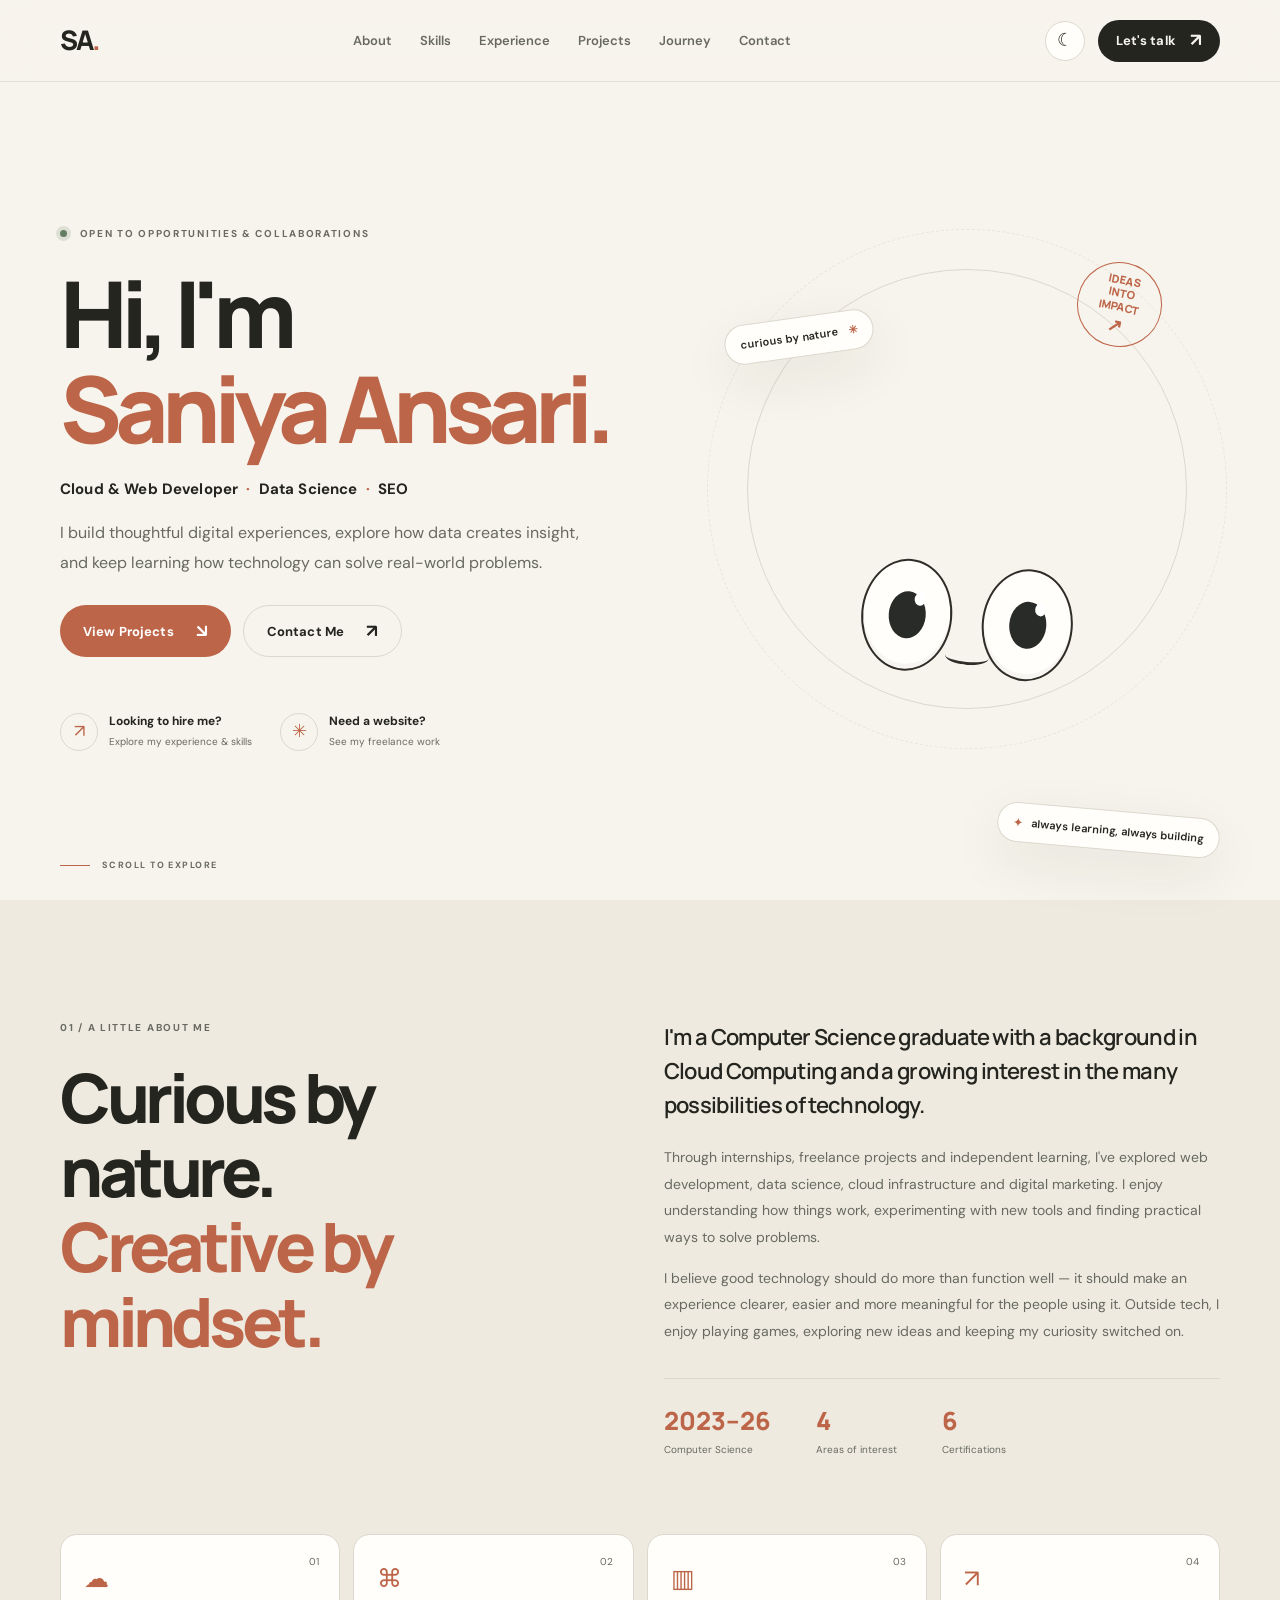
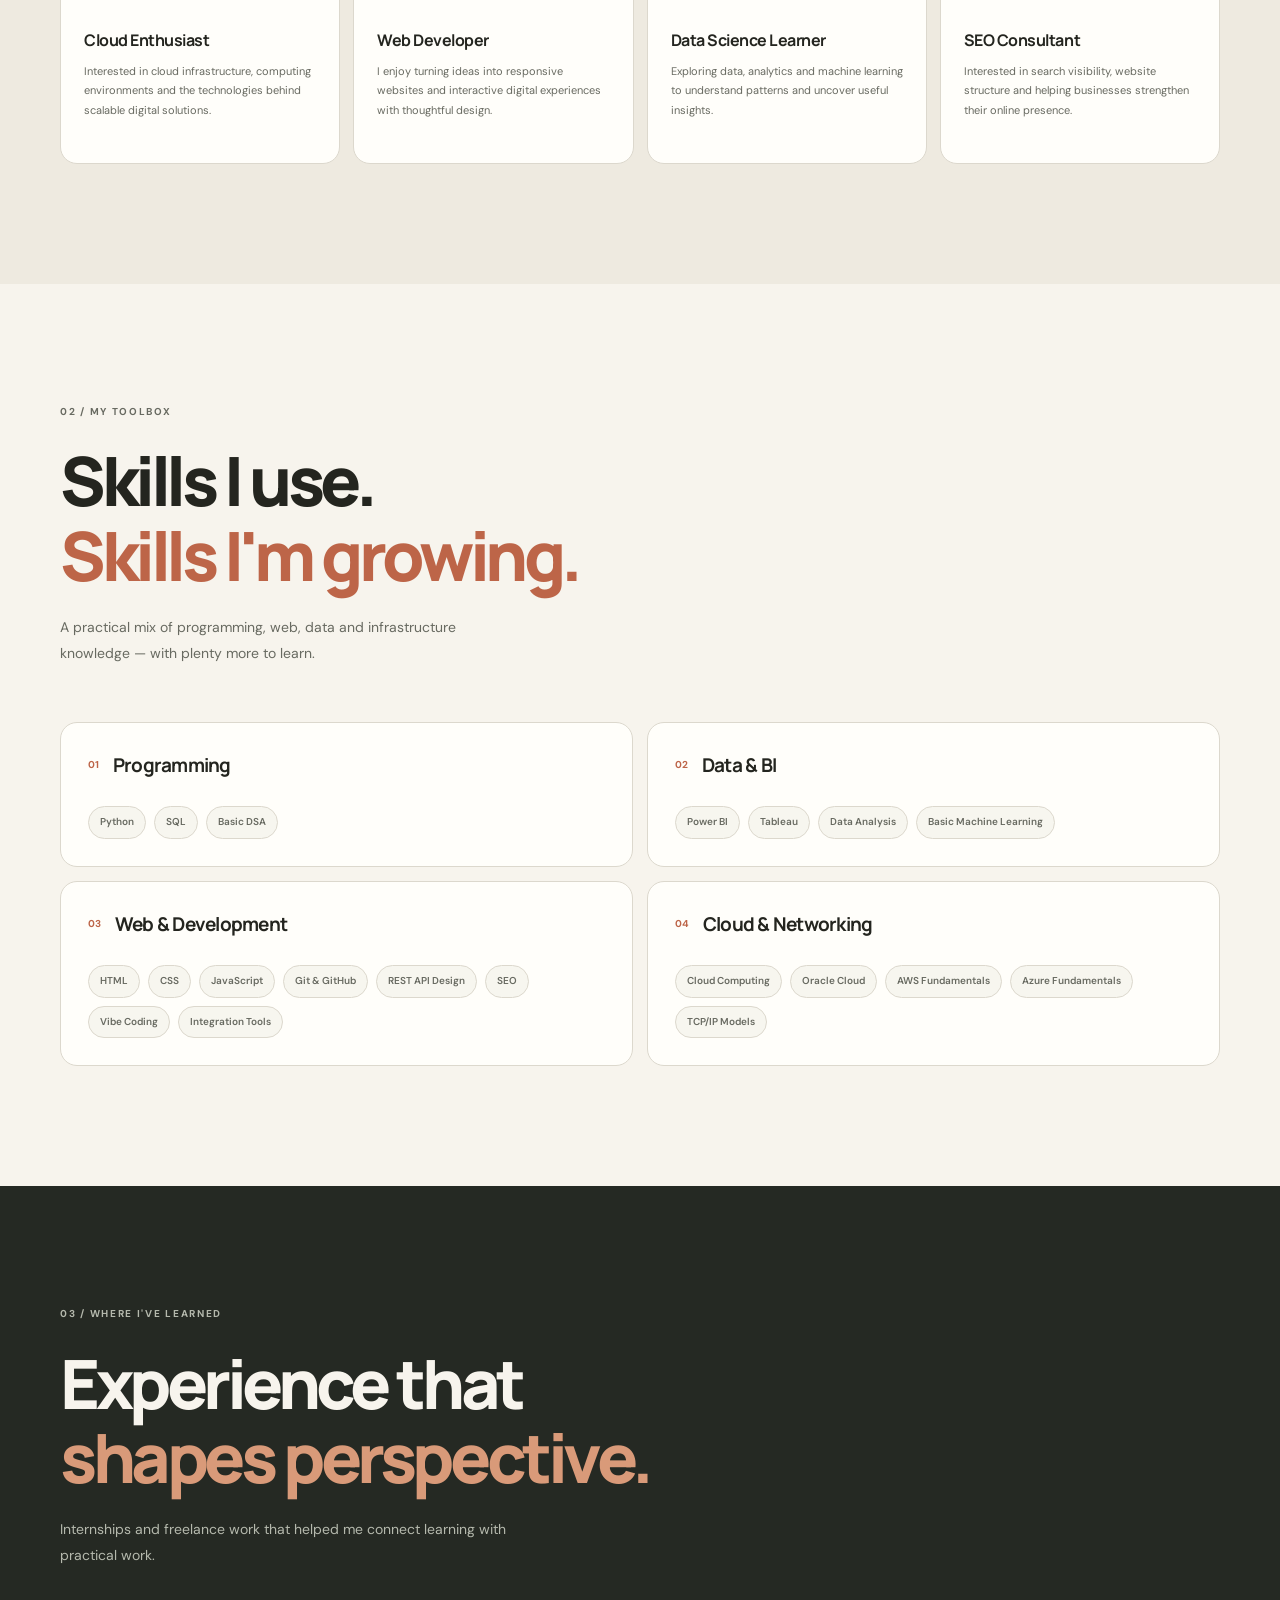
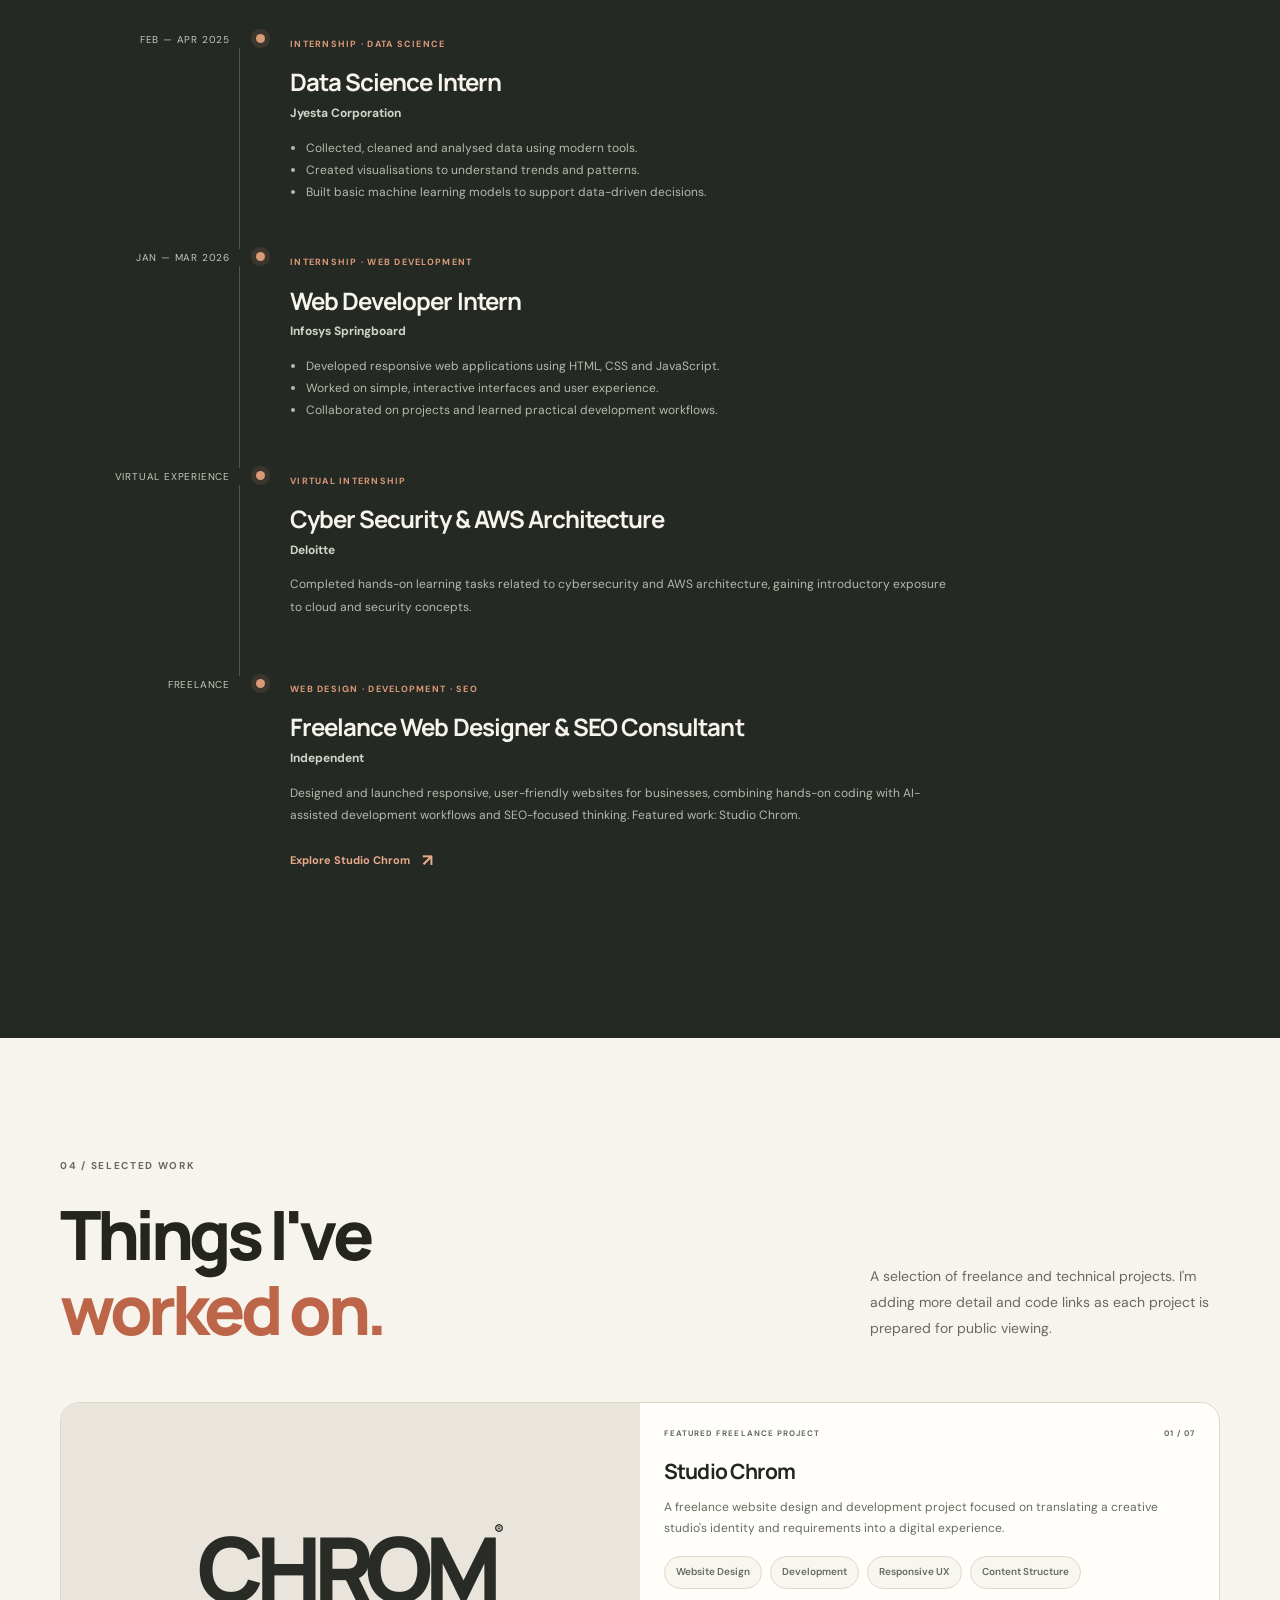
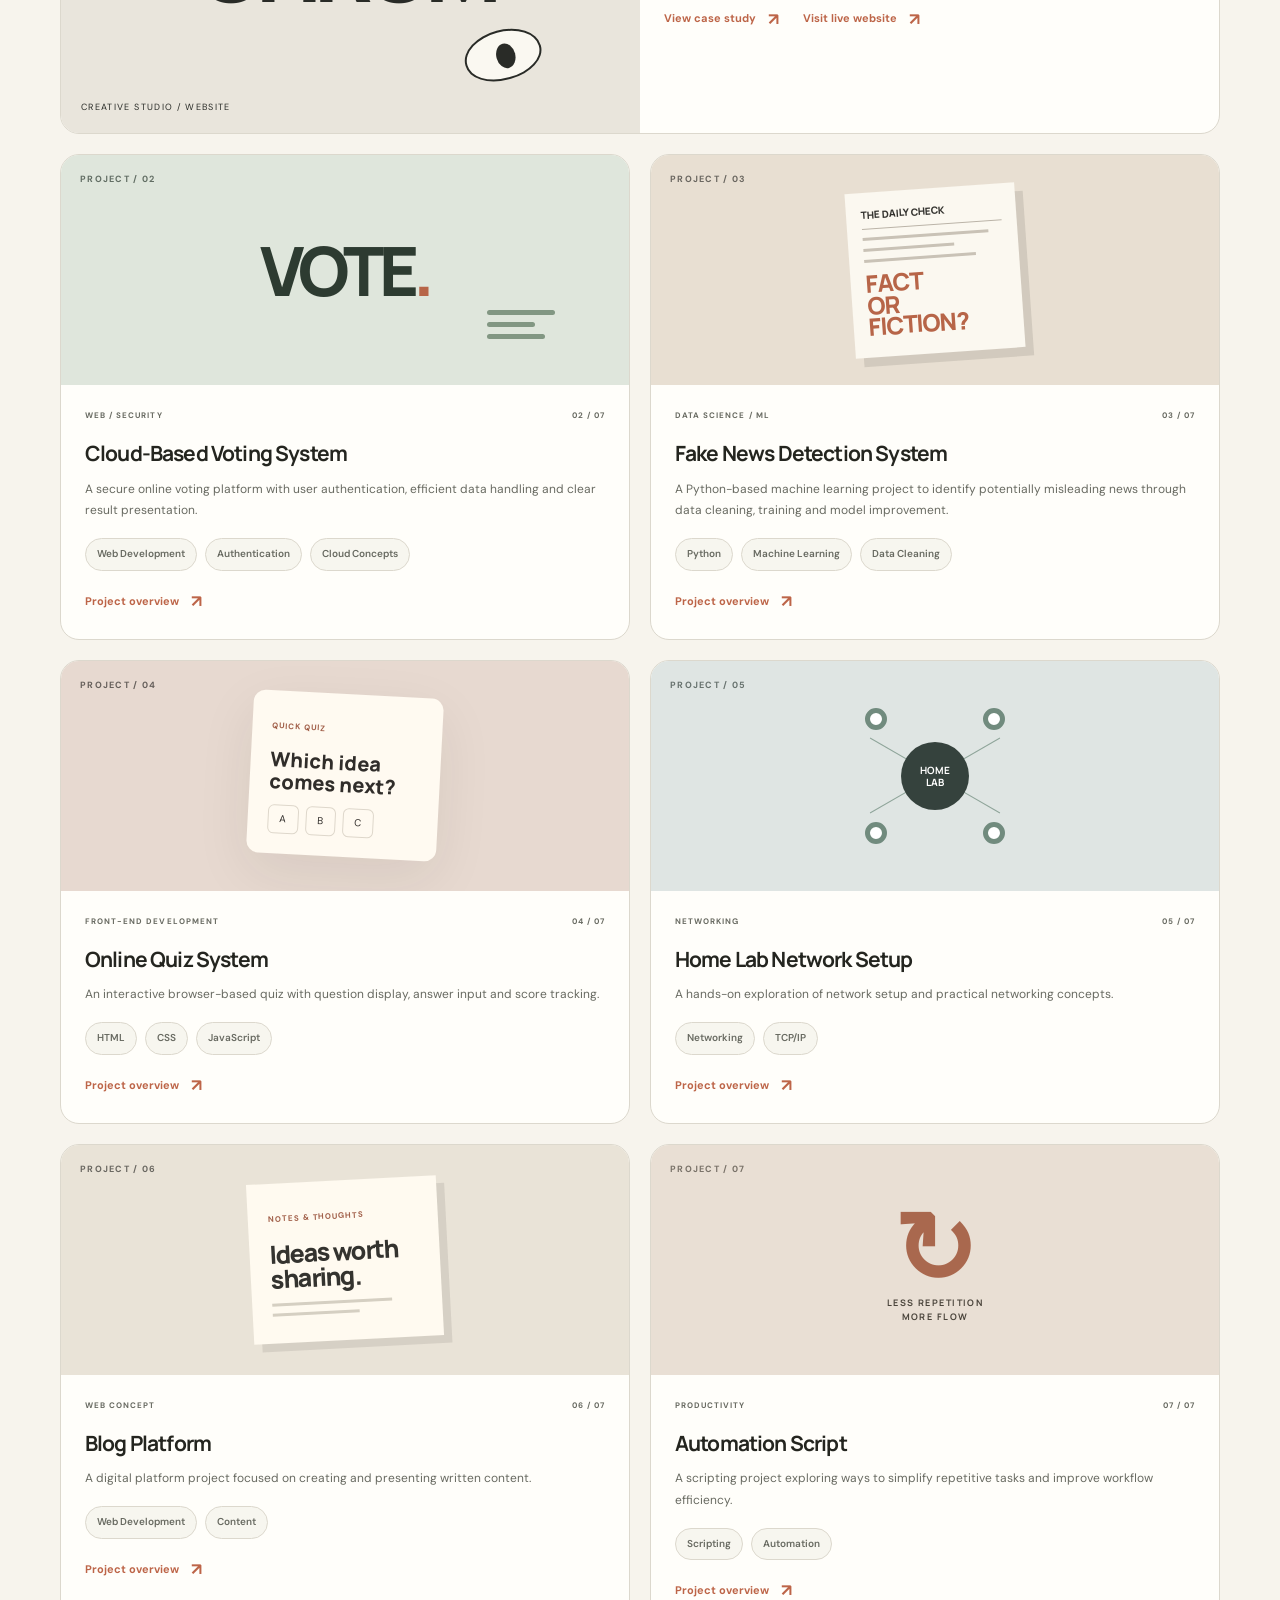
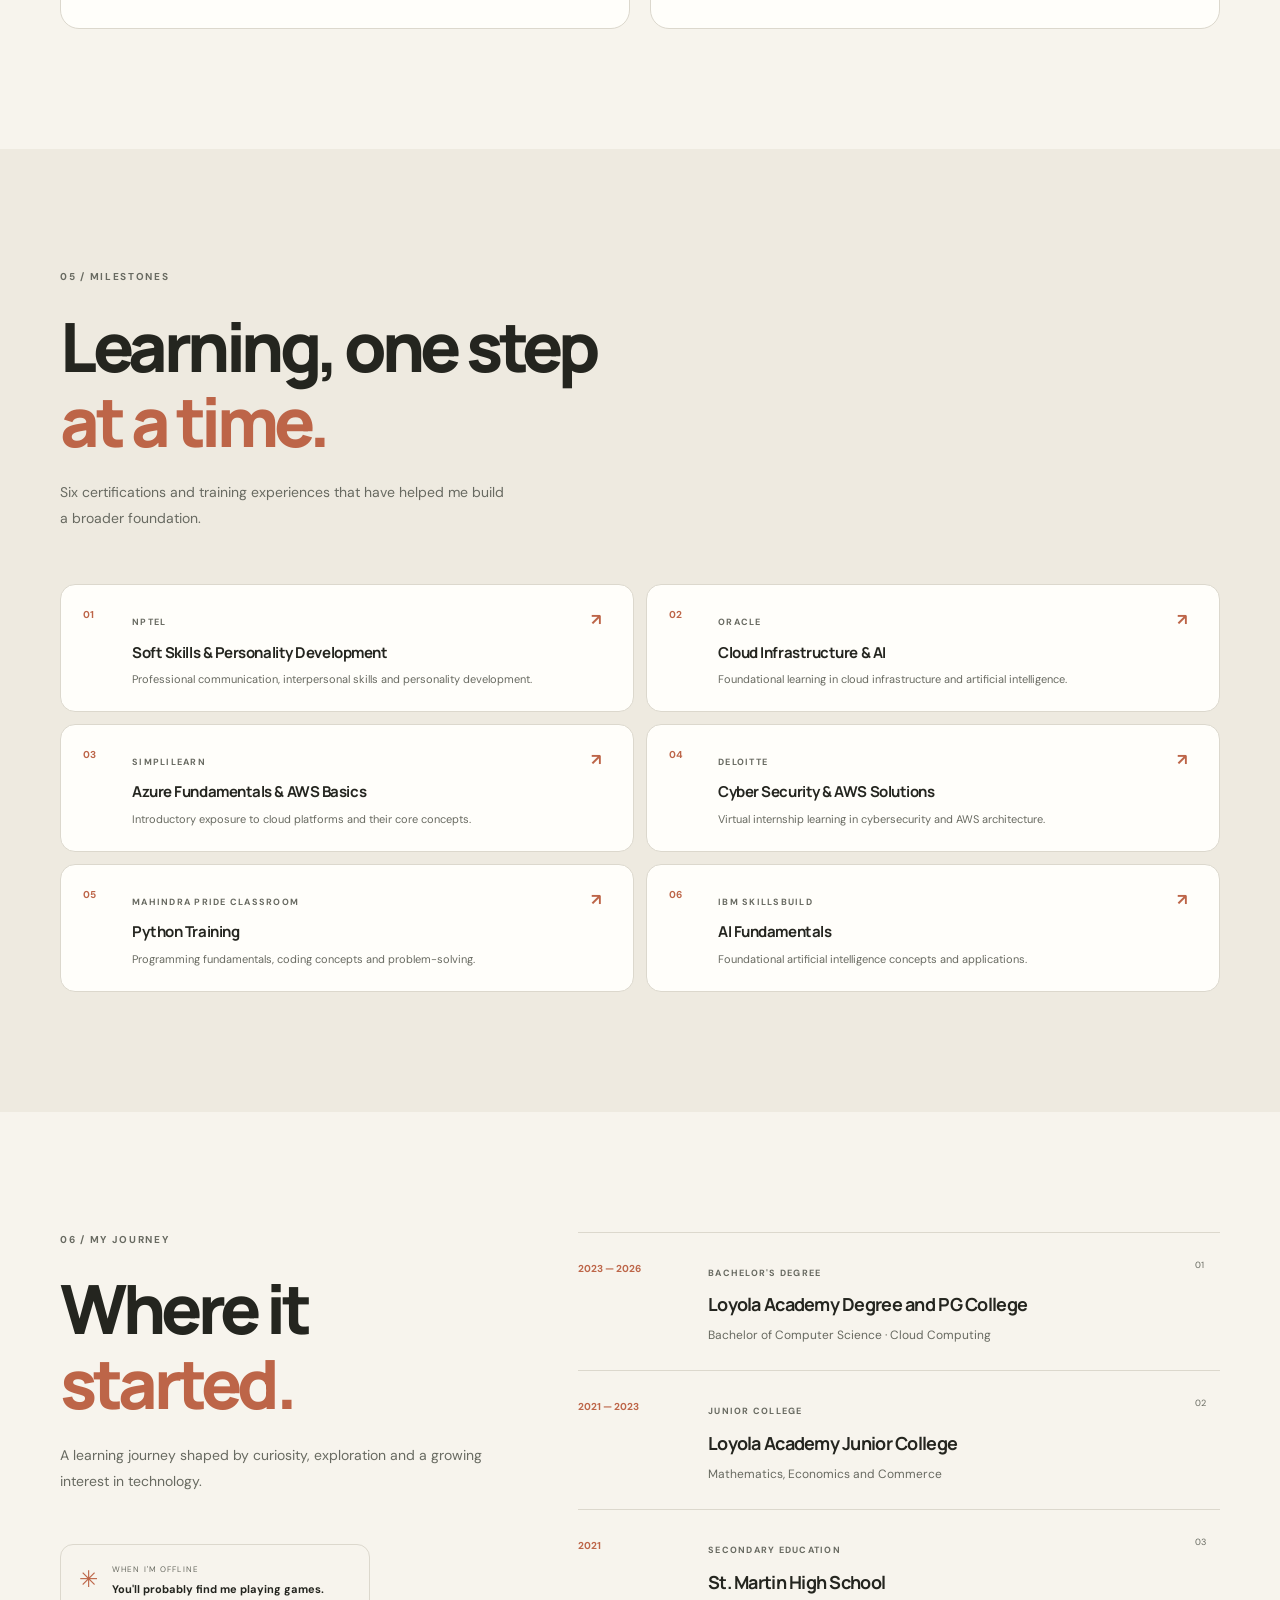
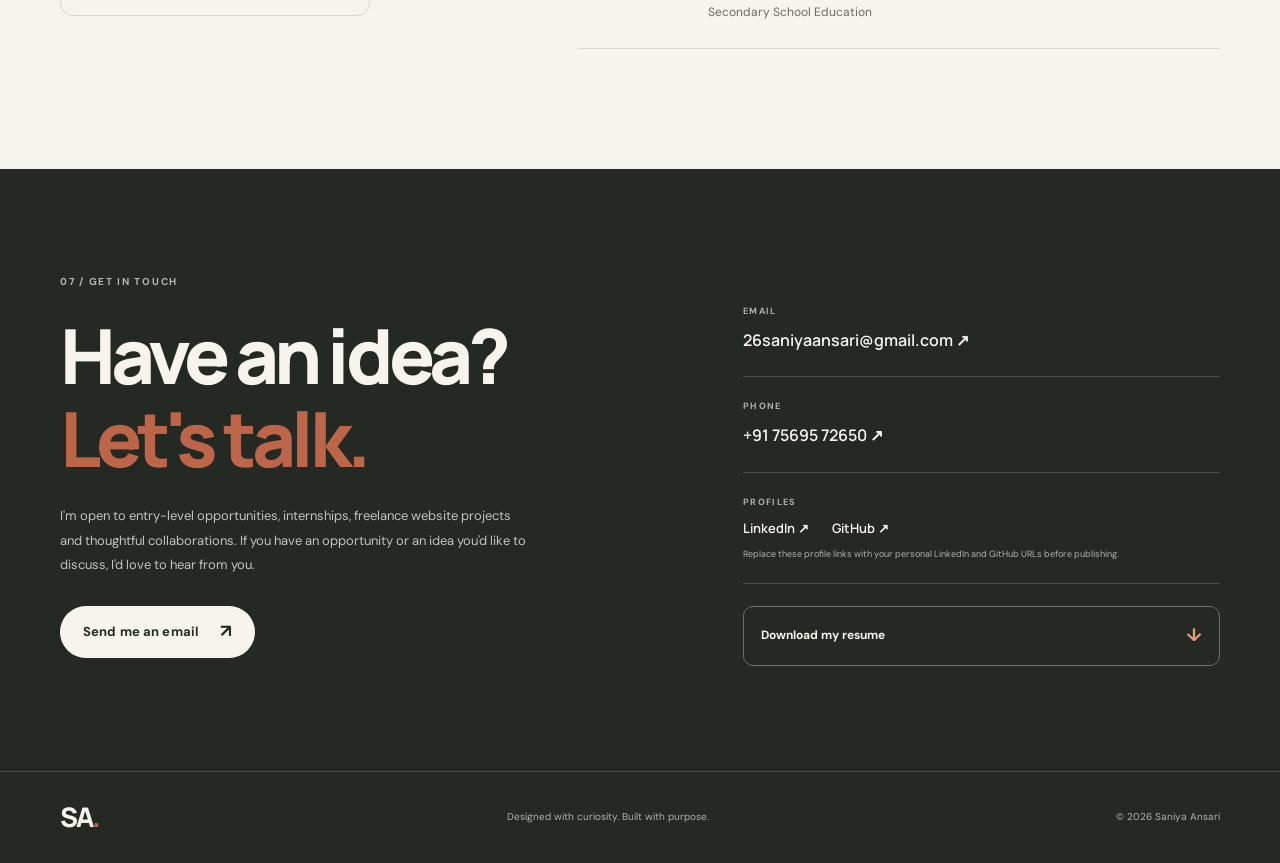
==== commit 6c4c0eb9: "Update index.html" ====
--- a/saniya/index.html
+++ b/saniya/index.html
@@ -48,7 +48,18 @@
       <div class="hero-art reveal" aria-label="Illustration of friendly eyes that follow the cursor">
         <div class="art-orbit orbit-one"></div><div class="art-orbit orbit-two"></div>
         <div class="art-note note-top">curious by nature <span>✳</span></div>
-        <div class="eyes-card" id="eyesCard">
+        <div class="mascot-video">
+  <video
+    autoplay
+    muted
+    loop
+    playsinline
+    preload="metadata"
+    poster="assets/mascot.png"
+  >
+    <source src="assets/mascot.mp4" type="video/mp4">
+  </video>
+</div>
           <div class="eyes-face">
             <div class="eye"><span class="pupil"></span><span class="eye-shine"></span></div>
             <div class="eye"><span class="pupil"></span><span class="eye-shine"></span></div>
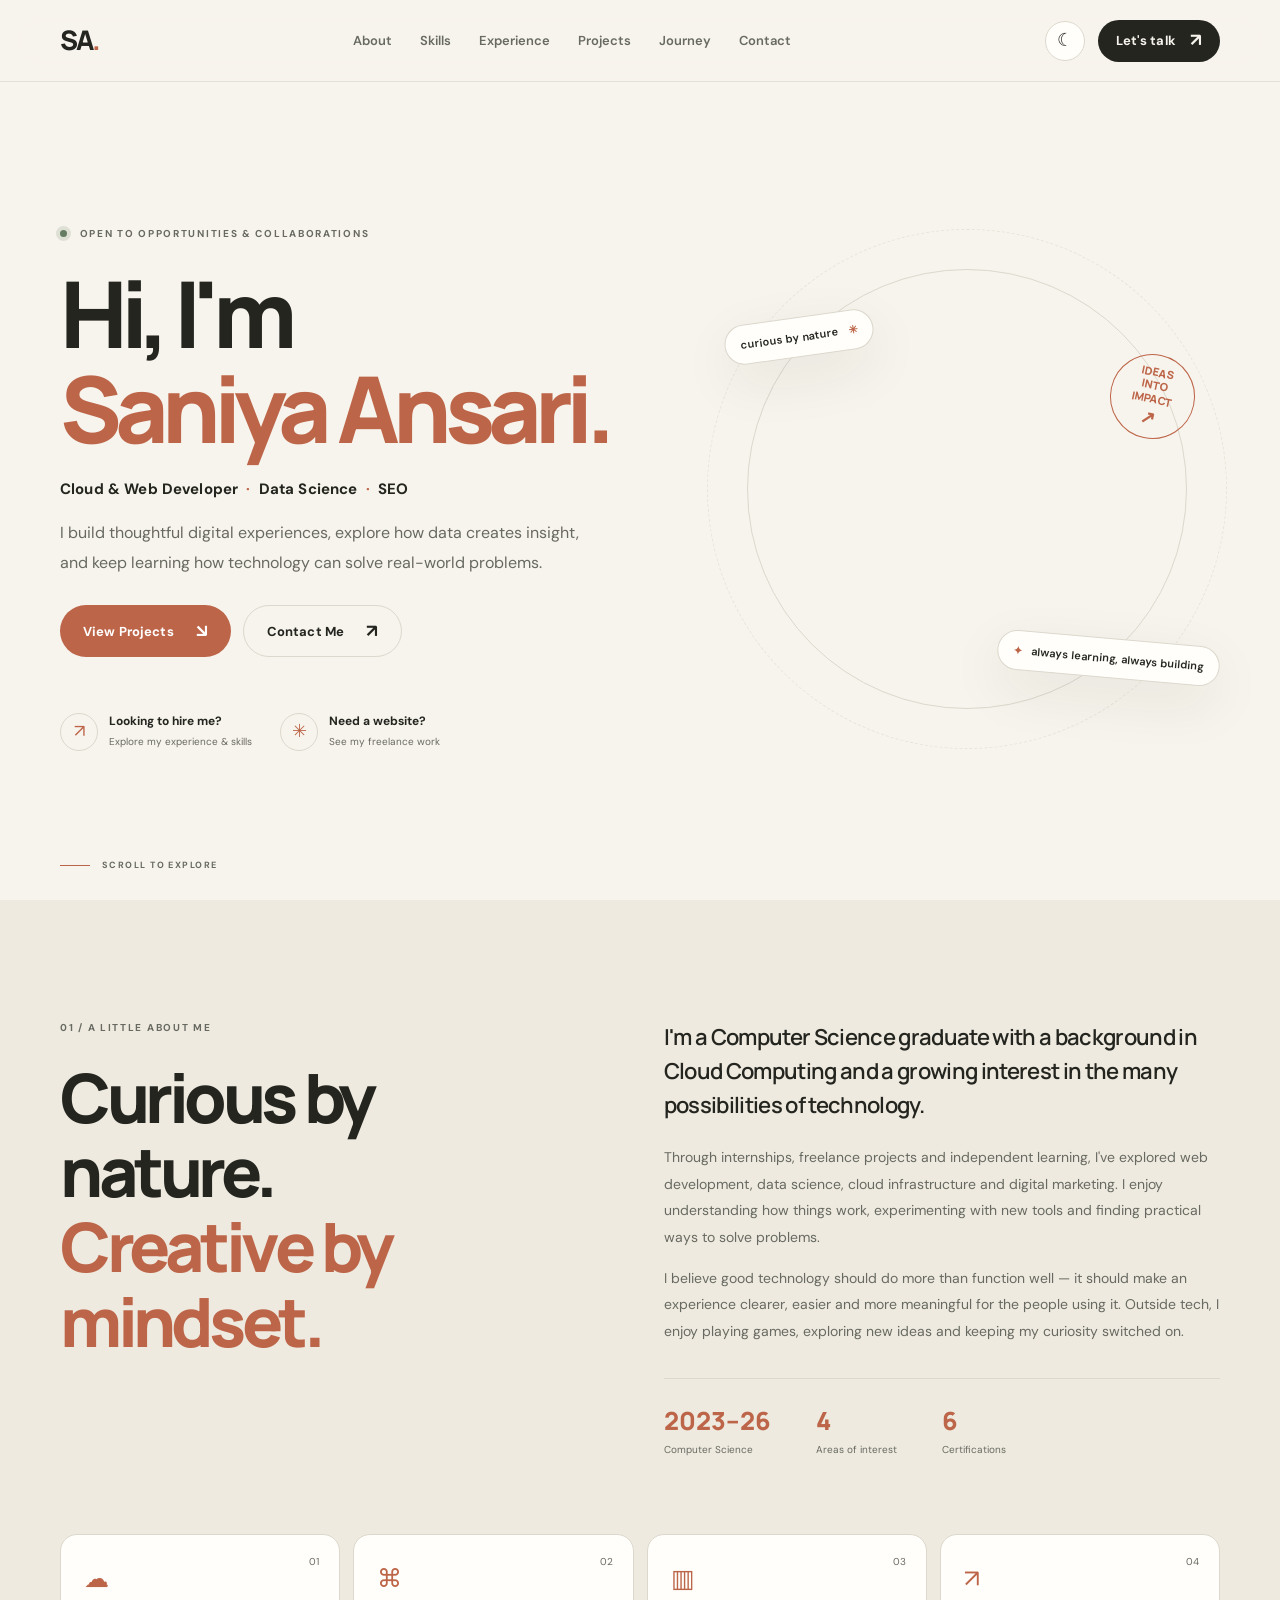
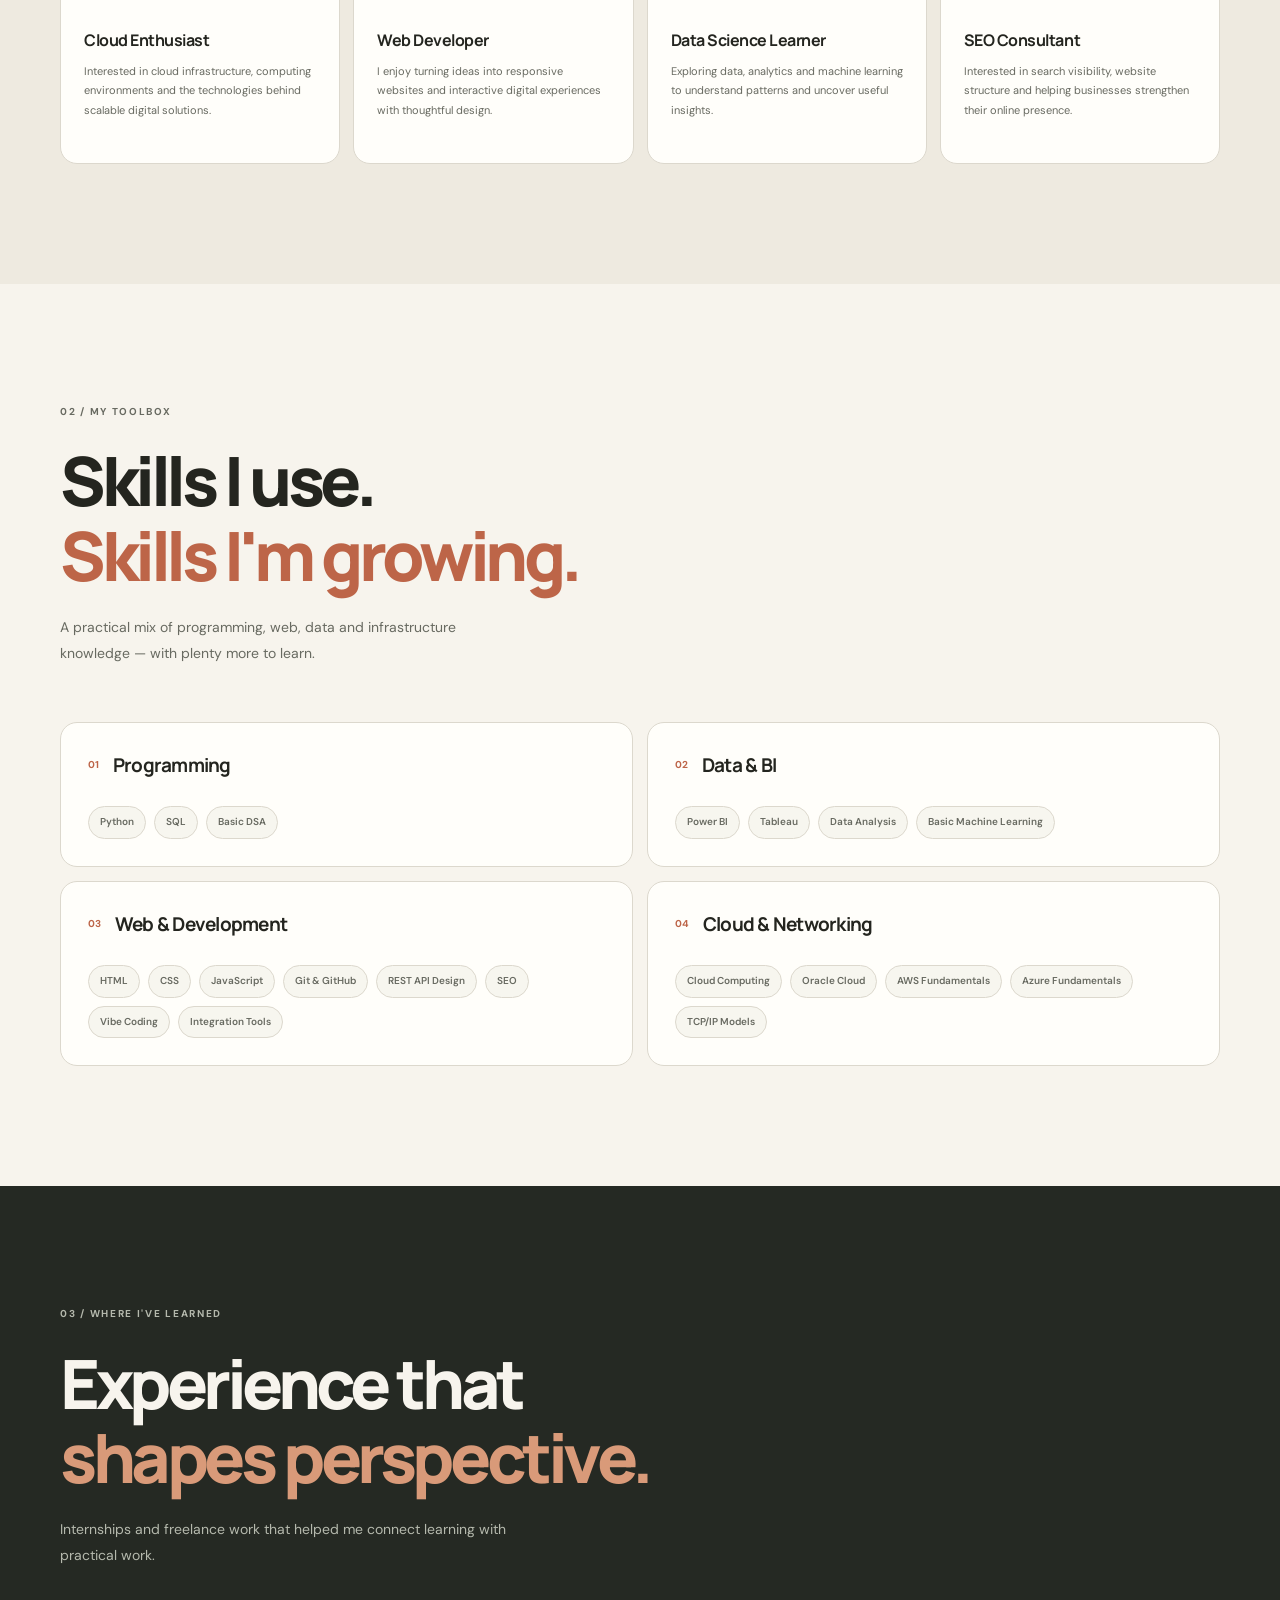
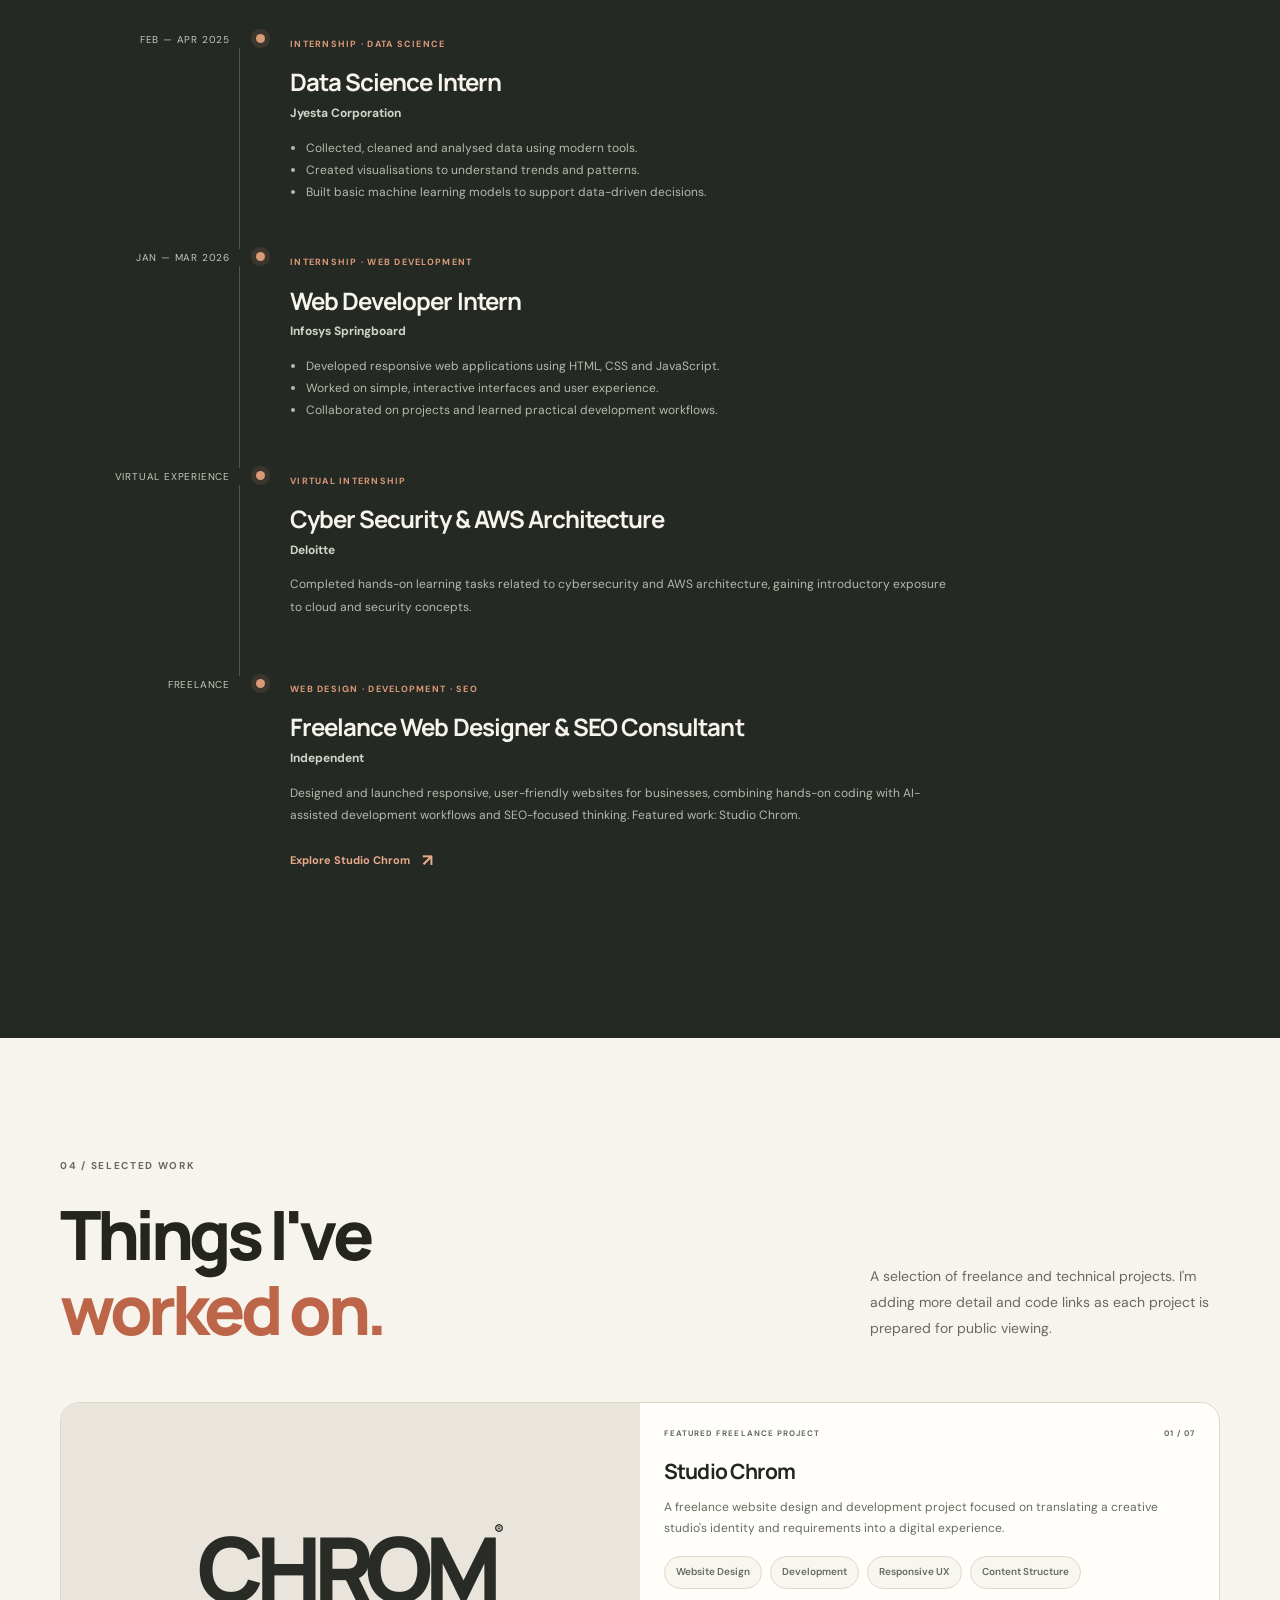
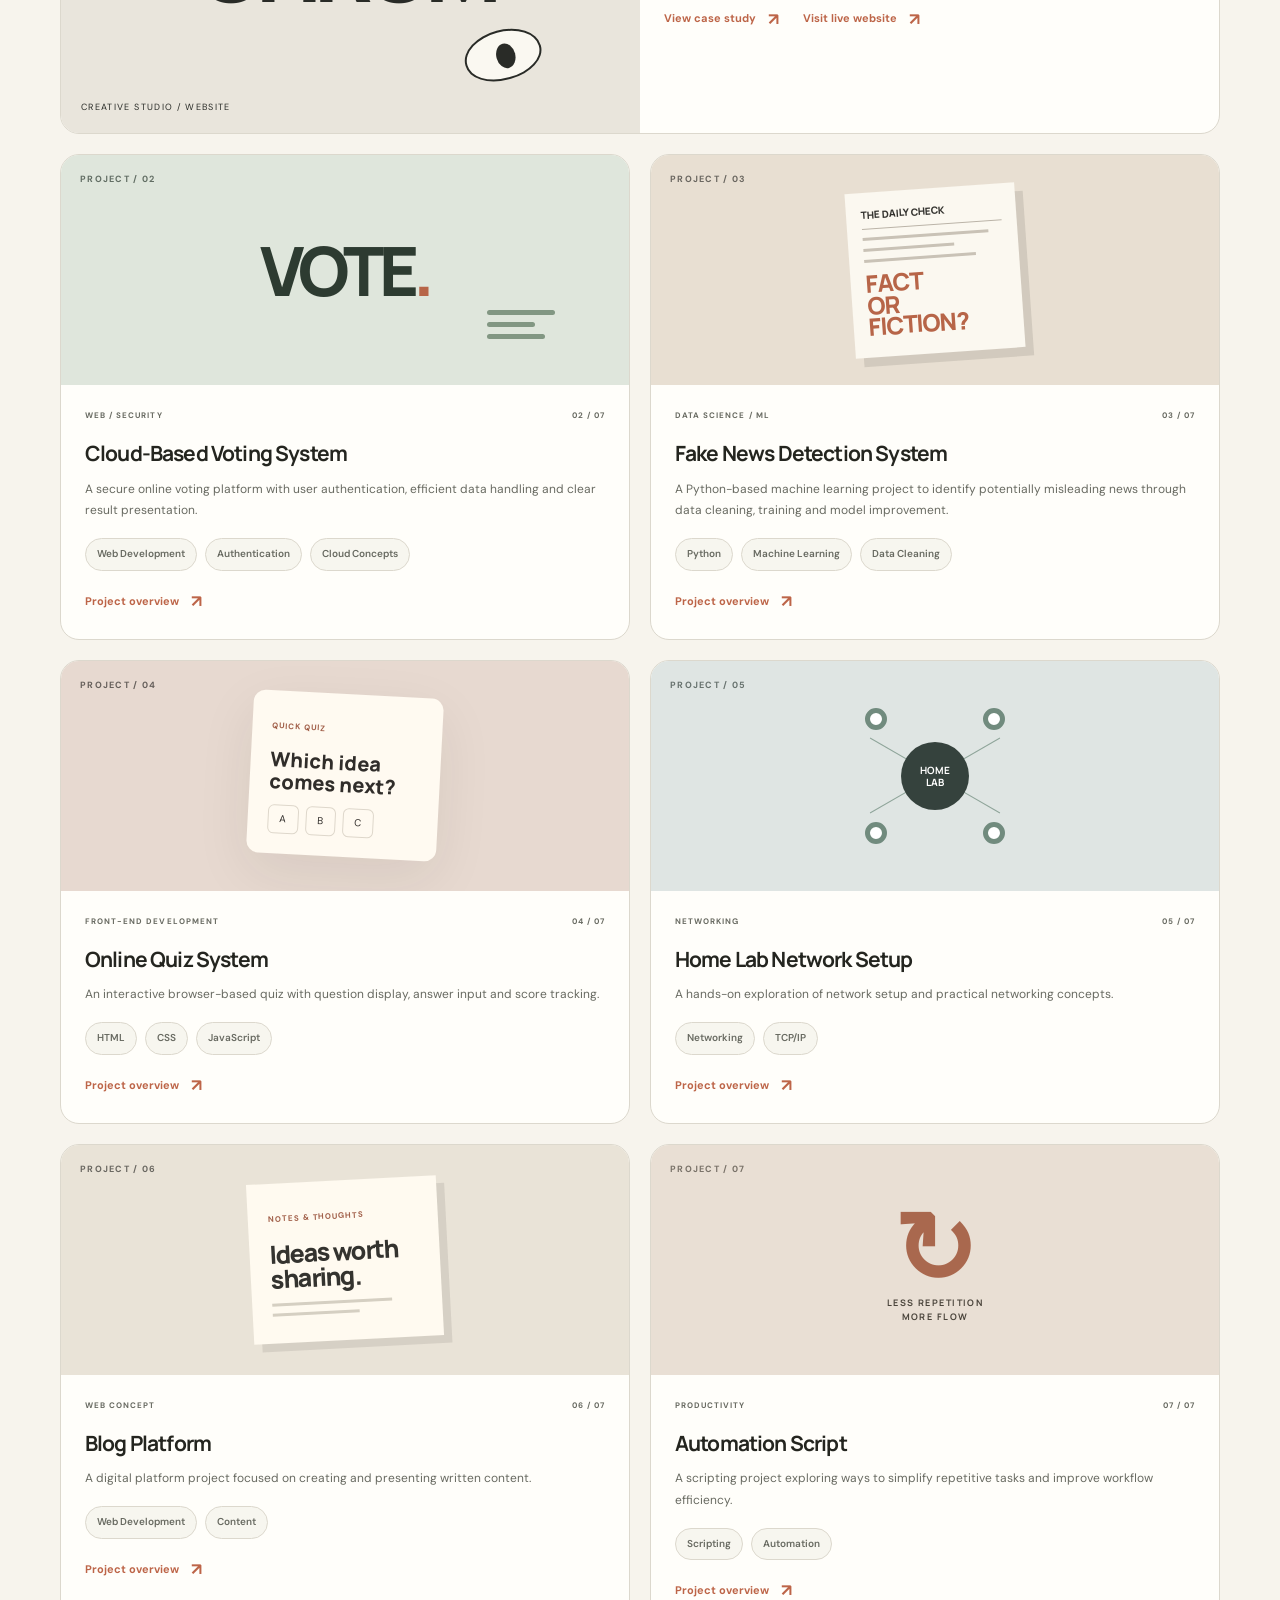
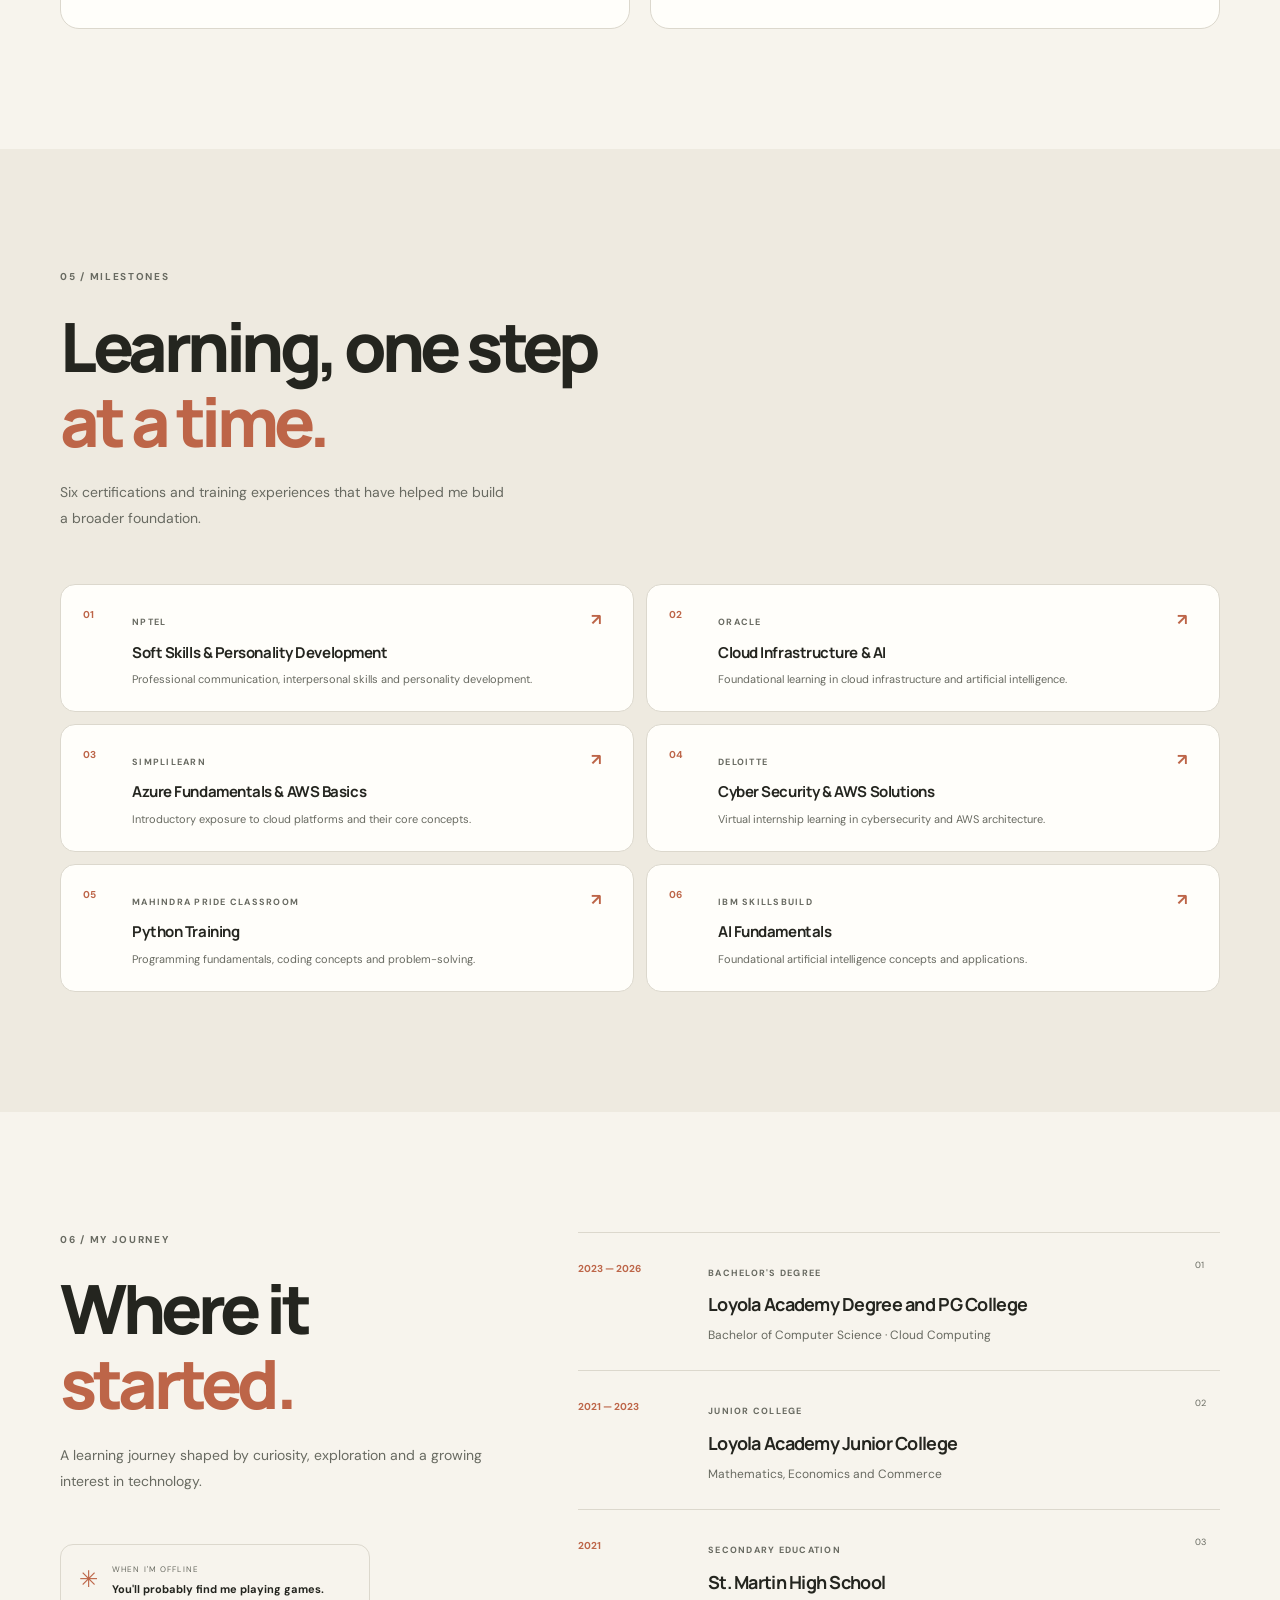
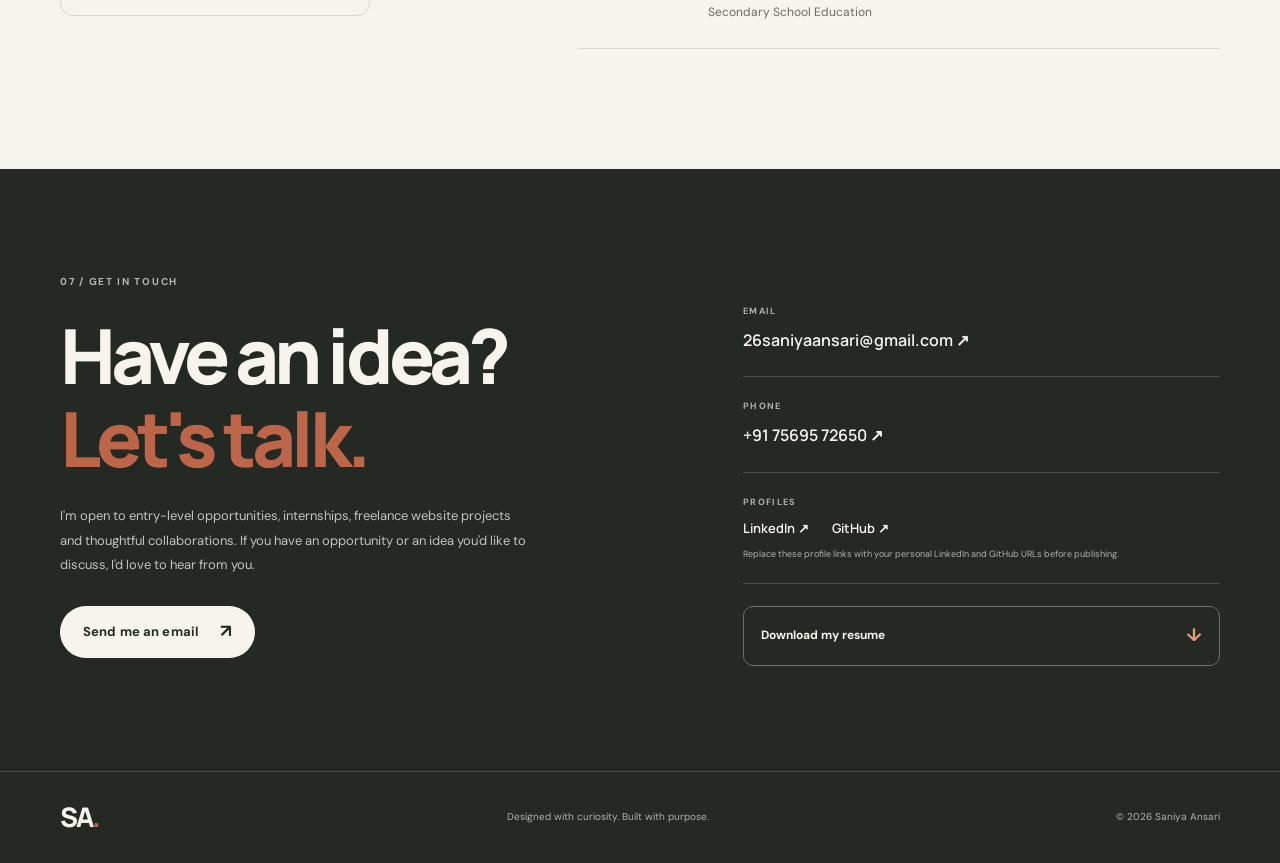
==== commit 54c893d1: "Update index.html" ====
--- a/saniya/index.html
+++ b/saniya/index.html
@@ -45,30 +45,30 @@
           <a href="#studio-chrom"><span class="audience-icon">✳</span><span><strong>Need a website?</strong><small>See my freelance work</small></span></a>
         </div>
       </div>
-      <div class="hero-art reveal" aria-label="Illustration of friendly eyes that follow the cursor">
-        <div class="art-orbit orbit-one"></div><div class="art-orbit orbit-two"></div>
-        <div class="art-note note-top">curious by nature <span>✳</span></div>
-        <div class="mascot-video">
-  <video
-    autoplay
-    muted
-    loop
-    playsinline
-    preload="metadata"
-    poster="assets/mascot.png"
-  >
-    <source src="assets/mascot.mp4" type="video/mp4">
-  </video>
+<div class="hero-art reveal" aria-label="Interactive Saniya mascot">
+  <div class="art-orbit orbit-one"></div>
+  <div class="art-orbit orbit-two"></div>
+
+  <div class="art-note note-top">
+    curious by nature <span>✳</span>
+  </div>
+
+  <div class="mascot-interactive">
+    <canvas
+      id="mascotCanvas"
+      aria-label="Saniya's animated character following the cursor"
+    ></canvas>
+  </div>
+
+  <div class="art-note note-bottom">
+    <span class="note-star">✦</span>
+    always learning, always building
+  </div>
+
+  <div class="art-stamp">
+    IDEAS<br>INTO<br>IMPACT<span>↗</span>
+  </div>
 </div>
-          <div class="eyes-face">
-            <div class="eye"><span class="pupil"></span><span class="eye-shine"></span></div>
-            <div class="eye"><span class="pupil"></span><span class="eye-shine"></span></div>
-          </div>
-          <div class="face-smile"></div>
-        </div>
-        <div class="art-note note-bottom"><span class="note-star">✦</span> always learning, always building</div>
-        <div class="art-stamp">IDEAS<br>INTO<br>IMPACT<span>↗</span></div>
-      </div>
       <a class="scroll-cue" href="#about"><span></span> SCROLL TO EXPLORE</a>
     </section>
 
